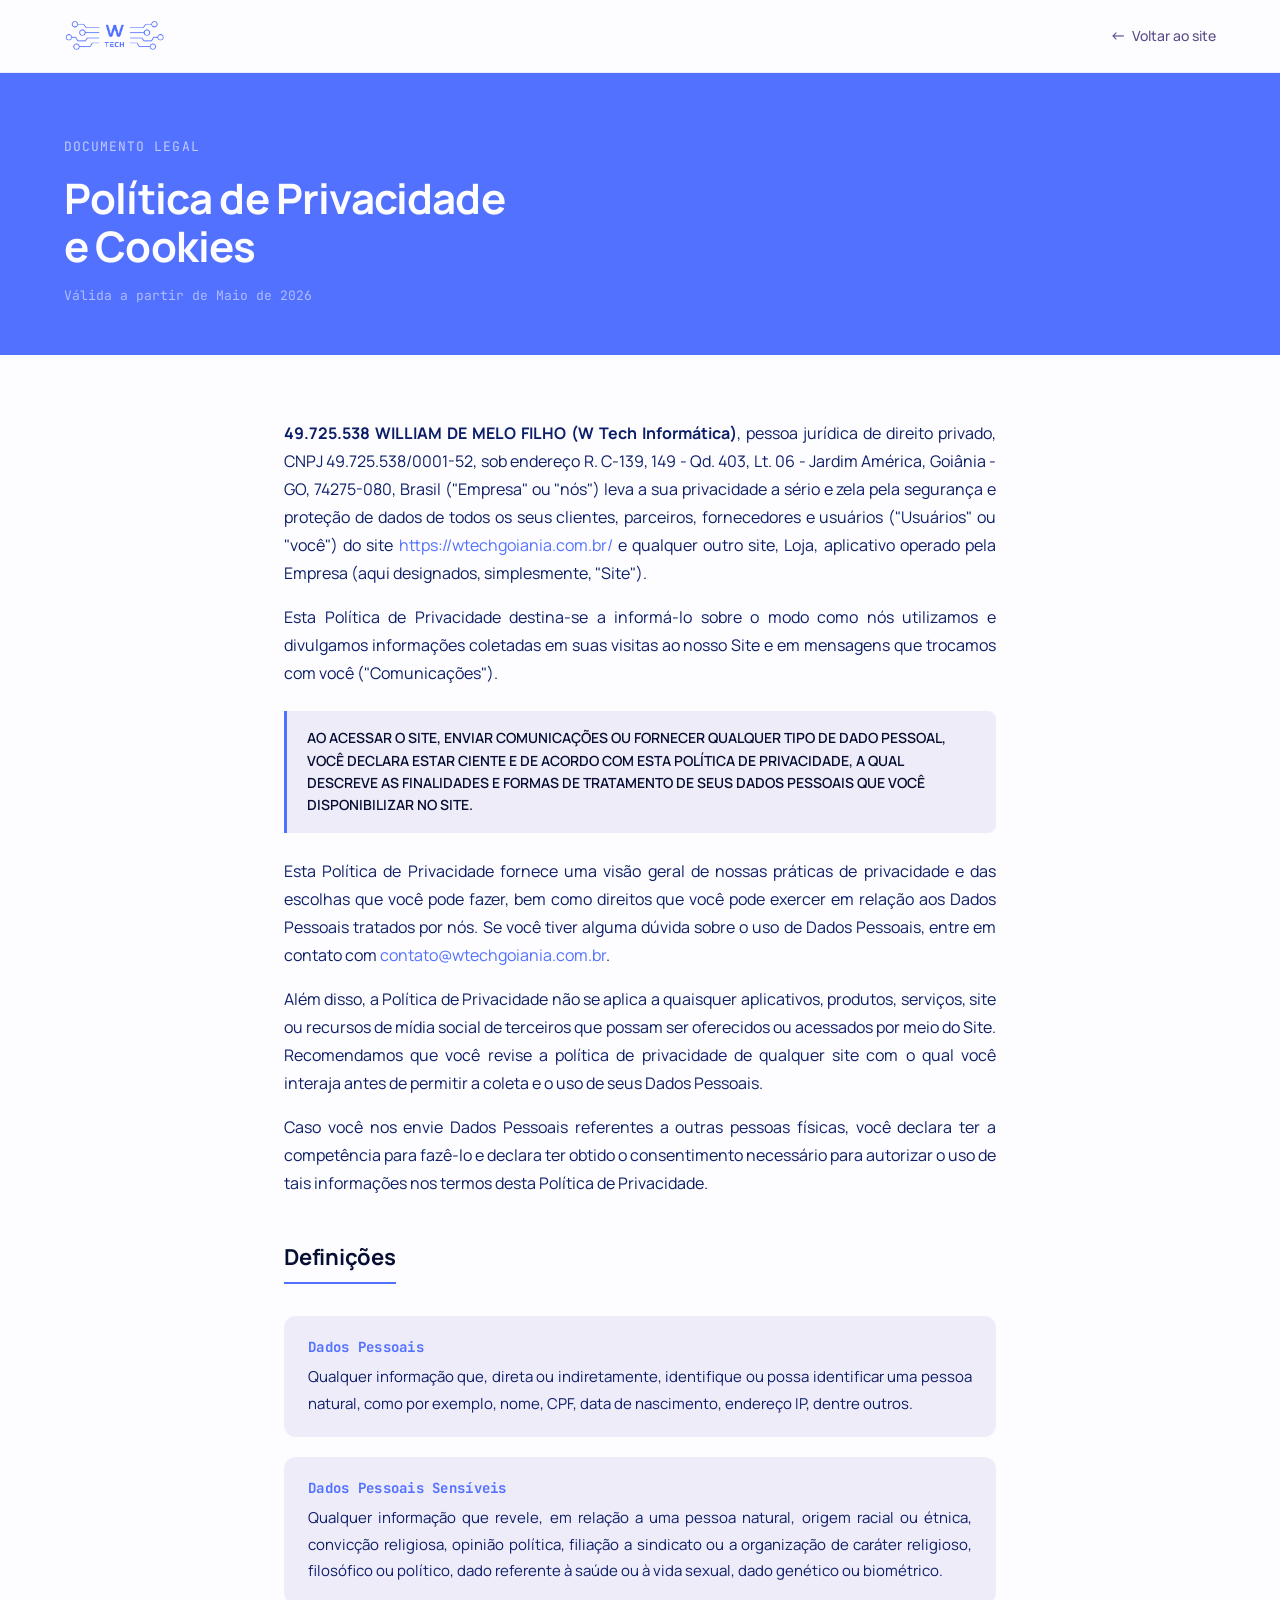
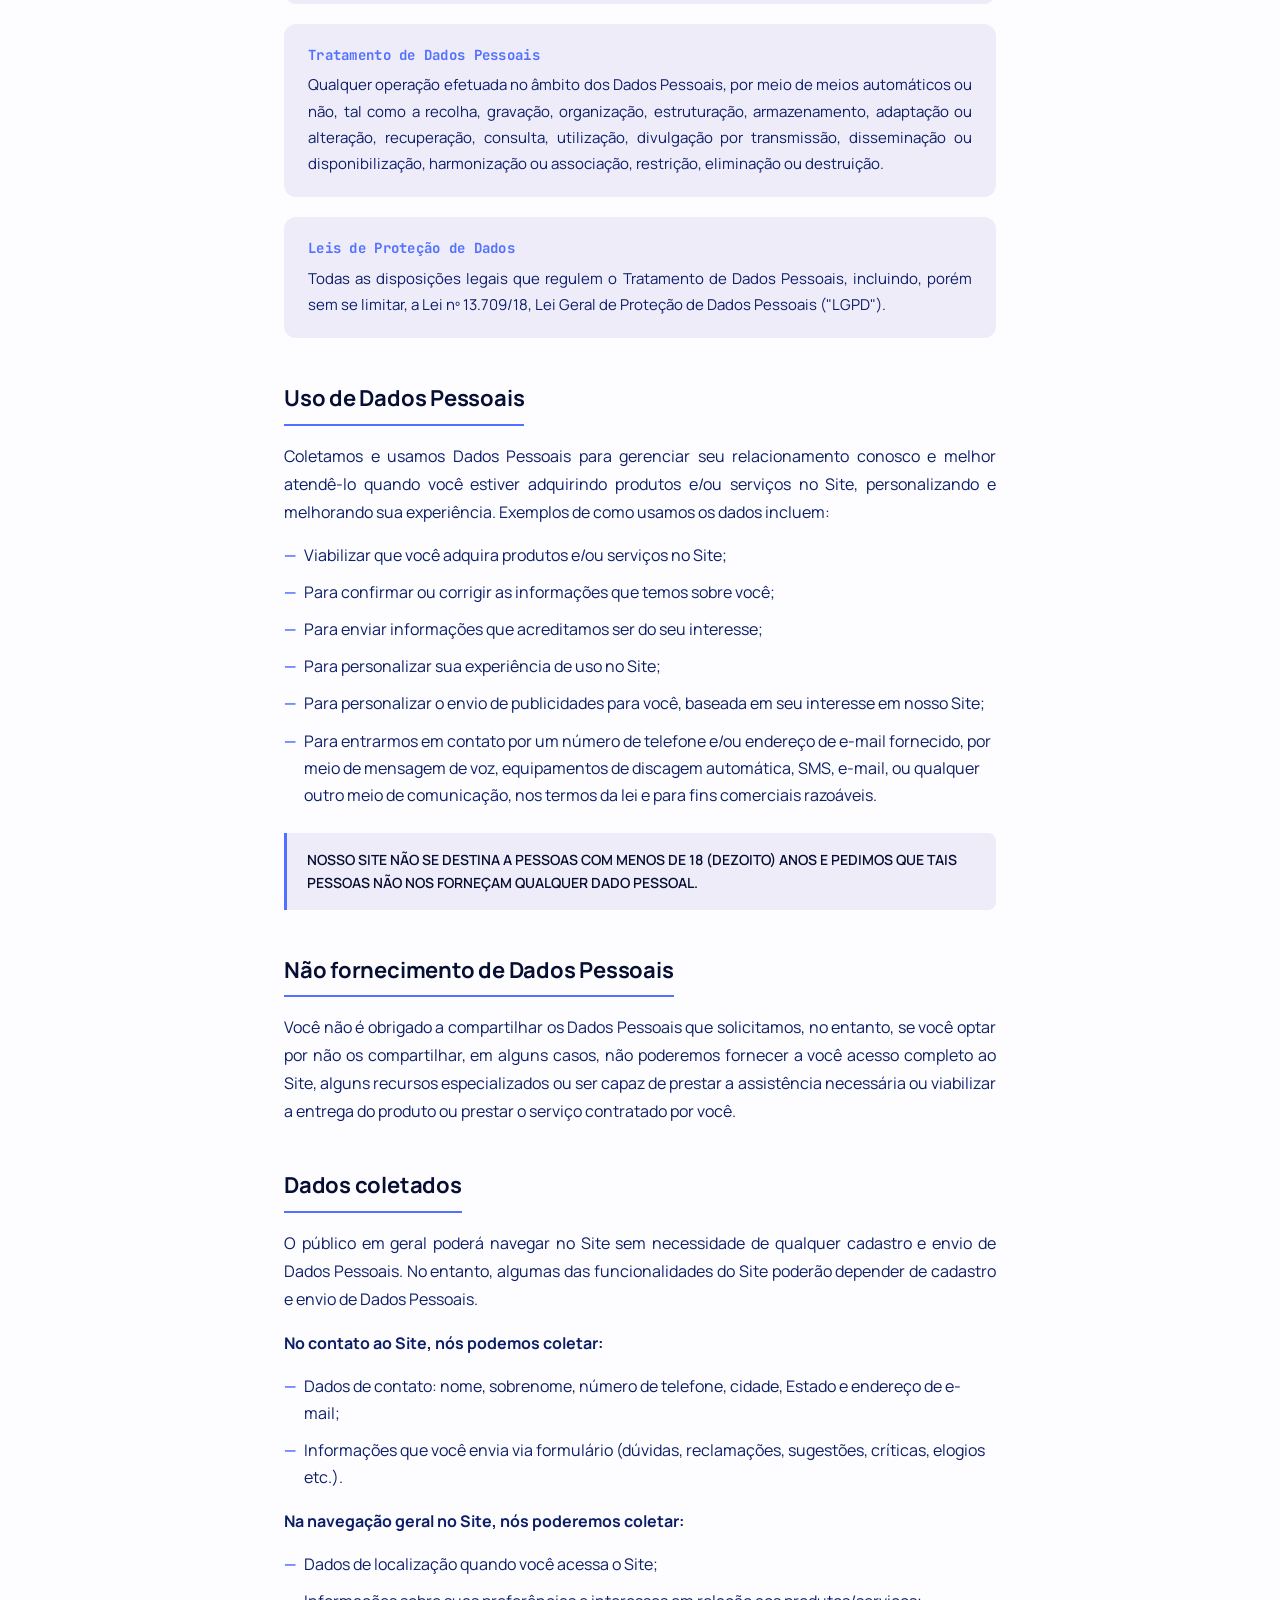
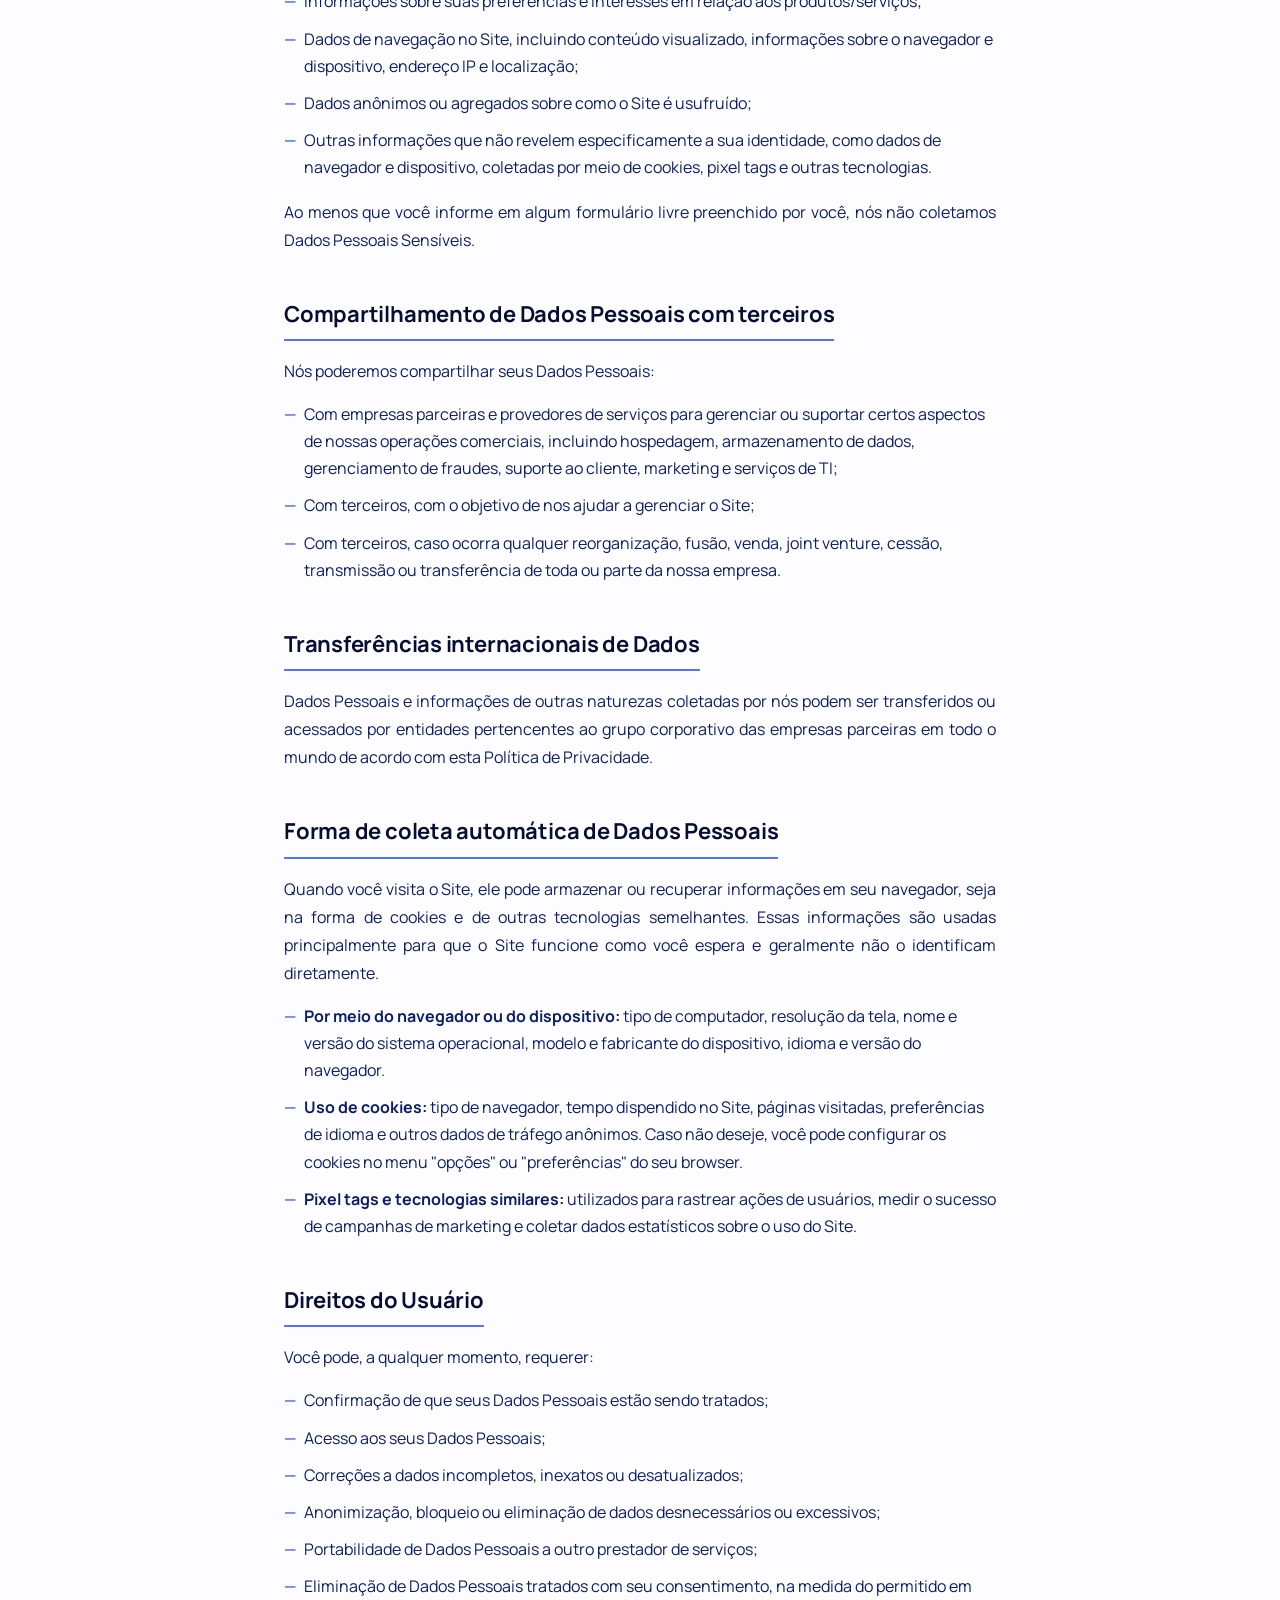
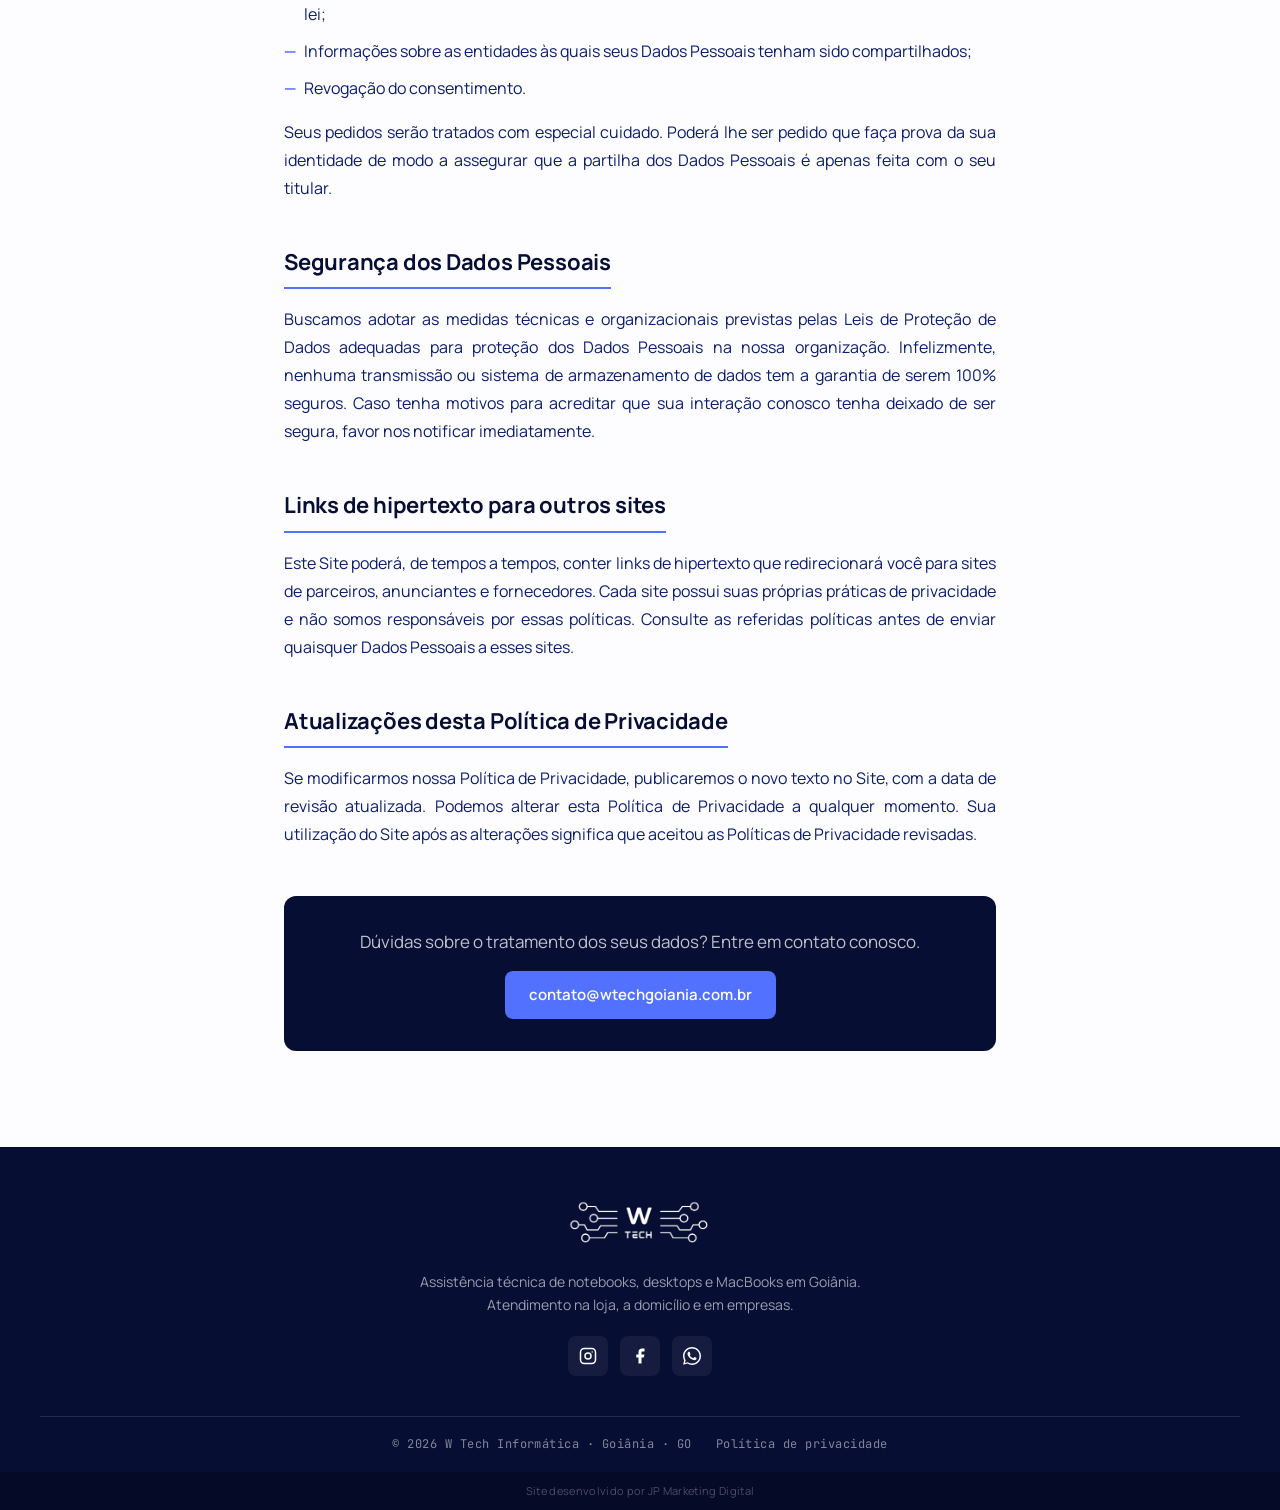
==== politica-de-privacidade.html @ 7de7c38b "feat: add privacy policy page Co-Authored-By: Claude Sonnet 4.6 <noreply@anthropic.com>" ====
<!doctype html>
<html lang="pt-BR">
<head>
  <meta charset="utf-8">
  <meta name="viewport" content="width=device-width, initial-scale=1">
  <title>Política de Privacidade — W Tech Informática</title>
  <meta name="description" content="Política de Privacidade e Cookies da W Tech Informática." />
  <link rel="stylesheet" href="colors_and_type.css">
  <link rel="stylesheet" href="styles.css">
  <style>
    .pp-header {
      position: sticky;
      top: 0;
      z-index: 50;
      background: rgba(253,253,255,0.92);
      backdrop-filter: blur(12px);
      -webkit-backdrop-filter: blur(12px);
      border-bottom: 1px solid var(--wt-paper-alt);
    }
    .pp-header__inner {
      max-width: var(--container-max);
      margin: 0 auto;
      padding: 0 var(--gutter);
      height: 72px;
      display: flex;
      align-items: center;
      justify-content: space-between;
      gap: 24px;
    }
    .pp-header__logo img { height: 40px; }
    .pp-header__back {
      font-size: 14px;
      font-weight: 500;
      color: var(--wt-mute);
      display: inline-flex;
      align-items: center;
      gap: 6px;
      transition: color 150ms;
    }
    .pp-header__back:hover { color: var(--wt-accent); }
    .pp-header__back::before {
      content: '←';
      font-size: 16px;
    }

    .pp-hero {
      background: var(--wt-accent);
      padding: 64px 0 48px;
    }
    .pp-hero__inner {
      max-width: var(--container-max);
      margin: 0 auto;
      padding: 0 var(--gutter);
    }
    .pp-hero__eyebrow {
      font-family: var(--font-mono);
      font-size: var(--fs-eyebrow);
      letter-spacing: var(--tracking-eyebrow);
      color: rgba(253,253,255,0.65);
      margin-bottom: 16px;
    }
    .pp-hero h1 {
      color: var(--wt-paper);
      font-size: clamp(28px, 4vw, 42px);
      line-height: 1.15;
      letter-spacing: -0.02em;
      margin: 0 0 16px;
    }
    .pp-hero__date {
      font-family: var(--font-mono);
      font-size: 13px;
      color: rgba(253,253,255,0.55);
    }

    .pp-body {
      max-width: 760px;
      margin: 0 auto;
      padding: 64px var(--gutter) 96px;
    }

    .pp-section { margin-bottom: 48px; }

    .pp-section h2 {
      font-size: 22px;
      font-weight: 700;
      color: var(--wt-ink);
      letter-spacing: -0.01em;
      margin: 0 0 16px;
      padding-bottom: 12px;
      border-bottom: 2px solid var(--wt-accent);
      display: inline-block;
    }

    .pp-section p {
      font-size: 16px;
      line-height: 1.75;
      color: var(--wt-ink-soft);
      margin: 0 0 16px;
      text-align: justify;
    }
    .pp-section p:last-child { margin-bottom: 0; }

    .pp-section ul {
      margin: 16px 0;
      padding-left: 0;
      list-style: none;
      display: flex;
      flex-direction: column;
      gap: 10px;
    }
    .pp-section ul li {
      font-size: 16px;
      line-height: 1.7;
      color: var(--wt-ink-soft);
      padding-left: 20px;
      position: relative;
    }
    .pp-section ul li::before {
      content: '—';
      position: absolute;
      left: 0;
      color: var(--wt-accent);
      font-weight: 700;
    }

    .pp-alert {
      background: var(--wt-paper-alt);
      border-left: 3px solid var(--wt-accent);
      border-radius: 0 var(--r-md) var(--r-md) 0;
      padding: 16px 20px;
      margin: 24px 0;
      font-size: 14px;
      font-weight: 600;
      color: var(--wt-ink);
      line-height: 1.6;
    }

    .pp-definitions {
      display: flex;
      flex-direction: column;
      gap: 20px;
      margin-top: 16px;
    }
    .pp-definition {
      background: var(--wt-paper-alt);
      border-radius: var(--r-lg);
      padding: 20px 24px;
    }
    .pp-definition strong {
      display: block;
      font-size: 14px;
      font-weight: 700;
      color: var(--wt-accent);
      margin-bottom: 6px;
      font-family: var(--font-mono);
      letter-spacing: 0.02em;
    }
    .pp-definition p {
      font-size: 15px;
      margin: 0;
      color: var(--wt-ink-soft);
    }

    .pp-contact {
      background: var(--wt-ink);
      border-radius: var(--r-lg);
      padding: 32px;
      margin-top: 48px;
      text-align: center;
    }
    .pp-contact p {
      color: rgba(253,253,255,0.75);
      margin-bottom: 16px;
      text-align: center;
    }
    .pp-contact a {
      display: inline-flex;
      align-items: center;
      gap: 8px;
      background: var(--wt-accent);
      color: var(--wt-paper);
      font-weight: 600;
      font-size: 15px;
      padding: 12px 24px;
      border-radius: var(--r-md);
      transition: filter 150ms;
    }
    .pp-contact a:hover { filter: brightness(1.1); }

    .pp-footer {
      background: var(--wt-ink);
      color: var(--wt-paper);
      padding: 48px 0 0;
    }
    .pp-footer__inner {
      max-width: var(--container-max);
      margin: 0 auto;
      padding: 0 var(--gutter) 40px;
      display: flex;
      flex-direction: column;
      align-items: center;
      gap: 20px;
      text-align: center;
    }
    .pp-footer__logo { height: 56px; filter: brightness(0) invert(1); }
    .pp-footer__about {
      font-size: 14px;
      color: rgba(253,253,255,0.6);
      max-width: 480px;
      line-height: 1.6;
      margin: 0;
    }
    .pp-footer__social { display: flex; gap: 12px; }
    .pp-footer__social a {
      width: 40px; height: 40px;
      border-radius: 8px;
      display: flex; align-items: center; justify-content: center;
      background: rgba(253,253,255,0.06);
      color: var(--wt-paper);
      font-size: 18px;
      transition: background 150ms;
      text-decoration: none;
    }
    .pp-footer__social a:hover { background: var(--wt-accent); }
    .pp-footer__bottom {
      max-width: var(--container-max);
      margin: 0 auto;
      padding: 18px var(--gutter);
      border-top: 1px solid rgba(253,253,255,0.12);
      display: flex;
      justify-content: center;
      align-items: center;
      gap: 24px;
      font-family: var(--font-mono);
      font-size: 12px;
      letter-spacing: 0.04em;
      color: rgba(253,253,255,0.5);
      flex-wrap: wrap;
    }
    .pp-footer__bottom a {
      color: rgba(253,253,255,0.5);
      transition: color 150ms;
    }
    .pp-footer__bottom a:hover { color: rgba(253,253,255,0.85); }
    .pp-footer__agency {
      background: rgba(0,0,0,0.25);
      text-align: center;
      padding: 10px;
      font-size: 11px;
      color: rgba(253,253,255,0.28);
      letter-spacing: 0.03em;
    }
    .pp-footer__agency a { color: inherit; transition: color 150ms; }
    .pp-footer__agency a:hover { color: rgba(253,253,255,0.6); }

    @media (max-width: 600px) {
      .pp-hero { padding: 48px 0 36px; }
      .pp-body { padding: 40px var(--gutter) 64px; }
      .pp-footer__bottom { flex-direction: column; gap: 8px; }
    }
  </style>
</head>
<body>

  <!-- Header -->
  <header class="pp-header">
    <div class="pp-header__inner">
      <a href="/" class="pp-header__logo">
        <img src="assets/logo-blue.png" alt="W Tech Informática" />
      </a>
      <a href="/" class="pp-header__back">Voltar ao site</a>
    </div>
  </header>

  <!-- Hero -->
  <div class="pp-hero">
    <div class="pp-hero__inner">
      <p class="pp-hero__eyebrow">DOCUMENTO LEGAL</p>
      <h1>Política de Privacidade<br>e Cookies</h1>
      <p class="pp-hero__date">Válida a partir de Maio de 2026</p>
    </div>
  </div>

  <!-- Content -->
  <main class="pp-body">

    <div class="pp-section">
      <p>
        <strong>49.725.538 WILLIAM DE MELO FILHO (W Tech Informática)</strong>, pessoa jurídica de direito privado,
        CNPJ 49.725.538/0001-52, sob endereço R. C-139, 149 - Qd. 403, Lt. 06 - Jardim América,
        Goiânia - GO, 74275-080, Brasil ("Empresa" ou "nós") leva a sua privacidade a sério e zela
        pela segurança e proteção de dados de todos os seus clientes, parceiros, fornecedores e
        usuários ("Usuários" ou "você") do site <a href="https://wtechgoiania.com.br/" style="color:var(--wt-accent)">https://wtechgoiania.com.br/</a> e qualquer outro
        site, Loja, aplicativo operado pela Empresa (aqui designados, simplesmente, "Site").
      </p>
      <p>
        Esta Política de Privacidade destina-se a informá-lo sobre o modo como nós utilizamos e
        divulgamos informações coletadas em suas visitas ao nosso Site e em mensagens que trocamos
        com você ("Comunicações").
      </p>
      <div class="pp-alert">
        AO ACESSAR O SITE, ENVIAR COMUNICAÇÕES OU FORNECER QUALQUER TIPO DE DADO PESSOAL, VOCÊ
        DECLARA ESTAR CIENTE E DE ACORDO COM ESTA POLÍTICA DE PRIVACIDADE, A QUAL DESCREVE AS
        FINALIDADES E FORMAS DE TRATAMENTO DE SEUS DADOS PESSOAIS QUE VOCÊ DISPONIBILIZAR NO SITE.
      </div>
      <p>
        Esta Política de Privacidade fornece uma visão geral de nossas práticas de privacidade e
        das escolhas que você pode fazer, bem como direitos que você pode exercer em relação aos
        Dados Pessoais tratados por nós. Se você tiver alguma dúvida sobre o uso de Dados Pessoais,
        entre em contato com <a href="mailto:contato@wtechgoiania.com.br" style="color:var(--wt-accent)">contato@wtechgoiania.com.br</a>.
      </p>
      <p>
        Além disso, a Política de Privacidade não se aplica a quaisquer aplicativos, produtos,
        serviços, site ou recursos de mídia social de terceiros que possam ser oferecidos ou
        acessados por meio do Site. Recomendamos que você revise a política de privacidade de
        qualquer site com o qual você interaja antes de permitir a coleta e o uso de seus Dados Pessoais.
      </p>
      <p>
        Caso você nos envie Dados Pessoais referentes a outras pessoas físicas, você declara ter a
        competência para fazê-lo e declara ter obtido o consentimento necessário para autorizar o uso
        de tais informações nos termos desta Política de Privacidade.
      </p>
    </div>

    <div class="pp-section">
      <h2>Definições</h2>
      <div class="pp-definitions">
        <div class="pp-definition">
          <strong>Dados Pessoais</strong>
          <p>Qualquer informação que, direta ou indiretamente, identifique ou possa identificar uma pessoa natural, como por exemplo, nome, CPF, data de nascimento, endereço IP, dentre outros.</p>
        </div>
        <div class="pp-definition">
          <strong>Dados Pessoais Sensíveis</strong>
          <p>Qualquer informação que revele, em relação a uma pessoa natural, origem racial ou étnica, convicção religiosa, opinião política, filiação a sindicato ou a organização de caráter religioso, filosófico ou político, dado referente à saúde ou à vida sexual, dado genético ou biométrico.</p>
        </div>
        <div class="pp-definition">
          <strong>Tratamento de Dados Pessoais</strong>
          <p>Qualquer operação efetuada no âmbito dos Dados Pessoais, por meio de meios automáticos ou não, tal como a recolha, gravação, organização, estruturação, armazenamento, adaptação ou alteração, recuperação, consulta, utilização, divulgação por transmissão, disseminação ou disponibilização, harmonização ou associação, restrição, eliminação ou destruição.</p>
        </div>
        <div class="pp-definition">
          <strong>Leis de Proteção de Dados</strong>
          <p>Todas as disposições legais que regulem o Tratamento de Dados Pessoais, incluindo, porém sem se limitar, a Lei nº 13.709/18, Lei Geral de Proteção de Dados Pessoais ("LGPD").</p>
        </div>
      </div>
    </div>

    <div class="pp-section">
      <h2>Uso de Dados Pessoais</h2>
      <p>Coletamos e usamos Dados Pessoais para gerenciar seu relacionamento conosco e melhor atendê-lo quando você estiver adquirindo produtos e/ou serviços no Site, personalizando e melhorando sua experiência. Exemplos de como usamos os dados incluem:</p>
      <ul>
        <li>Viabilizar que você adquira produtos e/ou serviços no Site;</li>
        <li>Para confirmar ou corrigir as informações que temos sobre você;</li>
        <li>Para enviar informações que acreditamos ser do seu interesse;</li>
        <li>Para personalizar sua experiência de uso no Site;</li>
        <li>Para personalizar o envio de publicidades para você, baseada em seu interesse em nosso Site;</li>
        <li>Para entrarmos em contato por um número de telefone e/ou endereço de e-mail fornecido, por meio de mensagem de voz, equipamentos de discagem automática, SMS, e-mail, ou qualquer outro meio de comunicação, nos termos da lei e para fins comerciais razoáveis.</li>
      </ul>
      <div class="pp-alert">
        NOSSO SITE NÃO SE DESTINA A PESSOAS COM MENOS DE 18 (DEZOITO) ANOS E PEDIMOS QUE TAIS PESSOAS NÃO NOS FORNEÇAM QUALQUER DADO PESSOAL.
      </div>
    </div>

    <div class="pp-section">
      <h2>Não fornecimento de Dados Pessoais</h2>
      <p>Você não é obrigado a compartilhar os Dados Pessoais que solicitamos, no entanto, se você optar por não os compartilhar, em alguns casos, não poderemos fornecer a você acesso completo ao Site, alguns recursos especializados ou ser capaz de prestar a assistência necessária ou viabilizar a entrega do produto ou prestar o serviço contratado por você.</p>
    </div>

    <div class="pp-section">
      <h2>Dados coletados</h2>
      <p>O público em geral poderá navegar no Site sem necessidade de qualquer cadastro e envio de Dados Pessoais. No entanto, algumas das funcionalidades do Site poderão depender de cadastro e envio de Dados Pessoais.</p>
      <p><strong>No contato ao Site, nós podemos coletar:</strong></p>
      <ul>
        <li>Dados de contato: nome, sobrenome, número de telefone, cidade, Estado e endereço de e-mail;</li>
        <li>Informações que você envia via formulário (dúvidas, reclamações, sugestões, críticas, elogios etc.).</li>
      </ul>
      <p><strong>Na navegação geral no Site, nós poderemos coletar:</strong></p>
      <ul>
        <li>Dados de localização quando você acessa o Site;</li>
        <li>Informações sobre suas preferências e interesses em relação aos produtos/serviços;</li>
        <li>Dados de navegação no Site, incluindo conteúdo visualizado, informações sobre o navegador e dispositivo, endereço IP e localização;</li>
        <li>Dados anônimos ou agregados sobre como o Site é usufruído;</li>
        <li>Outras informações que não revelem especificamente a sua identidade, como dados de navegador e dispositivo, coletadas por meio de cookies, pixel tags e outras tecnologias.</li>
      </ul>
      <p>Ao menos que você informe em algum formulário livre preenchido por você, nós não coletamos Dados Pessoais Sensíveis.</p>
    </div>

    <div class="pp-section">
      <h2>Compartilhamento de Dados Pessoais com terceiros</h2>
      <p>Nós poderemos compartilhar seus Dados Pessoais:</p>
      <ul>
        <li>Com empresas parceiras e provedores de serviços para gerenciar ou suportar certos aspectos de nossas operações comerciais, incluindo hospedagem, armazenamento de dados, gerenciamento de fraudes, suporte ao cliente, marketing e serviços de TI;</li>
        <li>Com terceiros, com o objetivo de nos ajudar a gerenciar o Site;</li>
        <li>Com terceiros, caso ocorra qualquer reorganização, fusão, venda, joint venture, cessão, transmissão ou transferência de toda ou parte da nossa empresa.</li>
      </ul>
    </div>

    <div class="pp-section">
      <h2>Transferências internacionais de Dados</h2>
      <p>Dados Pessoais e informações de outras naturezas coletadas por nós podem ser transferidos ou acessados por entidades pertencentes ao grupo corporativo das empresas parceiras em todo o mundo de acordo com esta Política de Privacidade.</p>
    </div>

    <div class="pp-section">
      <h2>Forma de coleta automática de Dados Pessoais</h2>
      <p>Quando você visita o Site, ele pode armazenar ou recuperar informações em seu navegador, seja na forma de cookies e de outras tecnologias semelhantes. Essas informações são usadas principalmente para que o Site funcione como você espera e geralmente não o identificam diretamente.</p>
      <ul>
        <li><strong>Por meio do navegador ou do dispositivo:</strong> tipo de computador, resolução da tela, nome e versão do sistema operacional, modelo e fabricante do dispositivo, idioma e versão do navegador.</li>
        <li><strong>Uso de cookies:</strong> tipo de navegador, tempo dispendido no Site, páginas visitadas, preferências de idioma e outros dados de tráfego anônimos. Caso não deseje, você pode configurar os cookies no menu "opções" ou "preferências" do seu browser.</li>
        <li><strong>Pixel tags e tecnologias similares:</strong> utilizados para rastrear ações de usuários, medir o sucesso de campanhas de marketing e coletar dados estatísticos sobre o uso do Site.</li>
      </ul>
    </div>

    <div class="pp-section">
      <h2>Direitos do Usuário</h2>
      <p>Você pode, a qualquer momento, requerer:</p>
      <ul>
        <li>Confirmação de que seus Dados Pessoais estão sendo tratados;</li>
        <li>Acesso aos seus Dados Pessoais;</li>
        <li>Correções a dados incompletos, inexatos ou desatualizados;</li>
        <li>Anonimização, bloqueio ou eliminação de dados desnecessários ou excessivos;</li>
        <li>Portabilidade de Dados Pessoais a outro prestador de serviços;</li>
        <li>Eliminação de Dados Pessoais tratados com seu consentimento, na medida do permitido em lei;</li>
        <li>Informações sobre as entidades às quais seus Dados Pessoais tenham sido compartilhados;</li>
        <li>Revogação do consentimento.</li>
      </ul>
      <p>Seus pedidos serão tratados com especial cuidado. Poderá lhe ser pedido que faça prova da sua identidade de modo a assegurar que a partilha dos Dados Pessoais é apenas feita com o seu titular.</p>
    </div>

    <div class="pp-section">
      <h2>Segurança dos Dados Pessoais</h2>
      <p>Buscamos adotar as medidas técnicas e organizacionais previstas pelas Leis de Proteção de Dados adequadas para proteção dos Dados Pessoais na nossa organização. Infelizmente, nenhuma transmissão ou sistema de armazenamento de dados tem a garantia de serem 100% seguros. Caso tenha motivos para acreditar que sua interação conosco tenha deixado de ser segura, favor nos notificar imediatamente.</p>
    </div>

    <div class="pp-section">
      <h2>Links de hipertexto para outros sites</h2>
      <p>Este Site poderá, de tempos a tempos, conter links de hipertexto que redirecionará você para sites de parceiros, anunciantes e fornecedores. Cada site possui suas próprias práticas de privacidade e não somos responsáveis por essas políticas. Consulte as referidas políticas antes de enviar quaisquer Dados Pessoais a esses sites.</p>
    </div>

    <div class="pp-section">
      <h2>Atualizações desta Política de Privacidade</h2>
      <p>Se modificarmos nossa Política de Privacidade, publicaremos o novo texto no Site, com a data de revisão atualizada. Podemos alterar esta Política de Privacidade a qualquer momento. Sua utilização do Site após as alterações significa que aceitou as Políticas de Privacidade revisadas.</p>
    </div>

    <!-- Contact CTA -->
    <div class="pp-contact">
      <p>Dúvidas sobre o tratamento dos seus dados? Entre em contato conosco.</p>
      <a href="mailto:contato@wtechgoiania.com.br">contato@wtechgoiania.com.br</a>
    </div>

  </main>

  <!-- Footer -->
  <footer class="pp-footer">
    <div class="pp-footer__inner">
      <img src="assets/logo-white.png" alt="W Tech Informática" class="pp-footer__logo" />
      <p class="pp-footer__about">
        Assistência técnica de notebooks, desktops e MacBooks em Goiânia.
        Atendimento na loja, a domicílio e em empresas.
      </p>
      <div class="pp-footer__social">
        <a href="https://instagram.com/wtech_informatica" target="_blank" rel="noopener noreferrer" aria-label="Instagram">
          <svg width="18" height="18" viewBox="0 0 24 24" fill="none" stroke="currentColor" stroke-width="2" stroke-linecap="round" stroke-linejoin="round"><rect x="2" y="2" width="20" height="20" rx="5"/><circle cx="12" cy="12" r="4"/><circle cx="17.5" cy="6.5" r="1" fill="currentColor" stroke="none"/></svg>
        </a>
        <a href="https://facebook.com/wtechinformatica01" target="_blank" rel="noopener noreferrer" aria-label="Facebook">
          <svg width="18" height="18" viewBox="0 0 24 24" fill="currentColor"><path d="M18 2h-3a5 5 0 0 0-5 5v3H7v4h3v8h4v-8h3l1-4h-4V7a1 1 0 0 1 1-1h3z"/></svg>
        </a>
        <a href="https://wa.me/5562993291737?text=Ol%C3%A1%2C%20WTech!" target="_blank" rel="noopener noreferrer" aria-label="WhatsApp">
          <svg width="18" height="18" viewBox="0 0 24 24" fill="currentColor"><path d="M17.472 14.382c-.297-.149-1.758-.867-2.03-.967-.273-.099-.471-.148-.67.15-.197.297-.767.966-.94 1.164-.173.199-.347.223-.644.075-.297-.15-1.255-.463-2.39-1.475-.883-.788-1.48-1.761-1.653-2.059-.173-.297-.018-.458.13-.606.134-.133.298-.347.446-.52.149-.174.198-.298.298-.497.099-.198.05-.371-.025-.52-.075-.149-.669-1.612-.916-2.207-.242-.579-.487-.5-.669-.51-.173-.008-.371-.01-.57-.01-.198 0-.52.074-.792.372-.272.297-1.04 1.016-1.04 2.479 0 1.462 1.065 2.875 1.213 3.074.149.198 2.096 3.2 5.077 4.487.709.306 1.262.489 1.694.625.712.227 1.36.195 1.871.118.571-.085 1.758-.719 2.006-1.413.248-.694.248-1.289.173-1.413-.074-.124-.272-.198-.57-.347z"/><path d="M12 0C5.373 0 0 5.373 0 12c0 2.127.558 4.122 1.533 5.853L.057 23.5l5.818-1.525A11.95 11.95 0 0 0 12 24c6.627 0 12-5.373 12-12S18.627 0 12 0zm0 22c-1.891 0-3.667-.5-5.207-1.378l-.371-.22-3.853 1.01 1.027-3.752-.241-.386A9.96 9.96 0 0 1 2 12C2 6.477 6.477 2 12 2s10 4.477 10 10-4.477 10-10 10z"/></svg>
        </a>
      </div>
    </div>
    <div class="pp-footer__bottom">
      <span>© 2026 W Tech Informática · Goiânia · GO</span>
      <a href="/politica-de-privacidade.html">Política de privacidade</a>
    </div>
    <div class="pp-footer__agency">
      <a href="https://www.jpmidiadigitaleimpressa.com.br/" target="_blank" rel="noopener noreferrer">Site desenvolvido por JP Marketing Digital</a>
    </div>
  </footer>

</body>
</html>
---- colors_and_type.css ----
/* W Tech Informática — Foundations
 * Six-color palette + typography tokens.
 * Use these vars exclusively. Derive states (hover, focus) from this palette only.
 */

@import url('https://fonts.googleapis.com/css2?family=Manrope:wght@400;500;600;700;800&family=JetBrains+Mono:wght@400;500&display=swap');

:root {
  /* ── Palette (the only six allowed) ────────────────────────────────── */
  --wt-white:        #FFFFFF;  /* pure white */
  --wt-paper:        #FDFDFF;  /* primary bg / text on dark */
  --wt-paper-alt:    #EFECF9;  /* alt bg, never two adjacent */
  --wt-mute:         #5B4D88;  /* secondary text, captions, divider, icons */
  --wt-ink-soft:     #0D1E69;  /* subtitles, body, "soft black" */
  --wt-ink:          #060E33;  /* primary headings, dark bg */
  --wt-accent:       #5271FF;  /* CTA / interactive accent (≤5% area) */

  /* ── Semantic tokens ─────────────────────────────────────────────── */
  --bg:              var(--wt-paper);
  --bg-alt:          var(--wt-paper-alt);
  --bg-dark:         var(--wt-ink);
  --fg:              var(--wt-ink);
  --fg-soft:         var(--wt-ink-soft);
  --fg-mute:         var(--wt-mute);
  --fg-on-dark:      var(--wt-paper);
  --accent:          var(--wt-accent);
  --border-subtle:   var(--wt-paper-alt);
  --border-strong:   var(--wt-ink);

  /* Hover states are overlays — never new colors.
   * Apply `box-shadow: inset 0 0 0 999px rgba(6,14,51,.08)` or
   * `filter: brightness(0.92)` on accent. */
  --overlay-darken-hover: rgba(6, 14, 51, 0.08);
  --overlay-darken-press: rgba(6, 14, 51, 0.14);

  /* ── Typography ──────────────────────────────────────────────────── */
  --font-sans: 'Manrope', system-ui, -apple-system, 'Segoe UI', sans-serif;
  --font-mono: 'JetBrains Mono', ui-monospace, 'SF Mono', Menlo, monospace;

  /* Scale (desktop) */
  --fs-h1: 38px;       --lh-h1: 1.1;   --tracking-h1: -0.02em;
  --fs-h2: 36px;       --lh-h2: 1.15;  --tracking-h2: -0.015em;
  --fs-h3: 22px;       --lh-h3: 1.3;   --tracking-h3: -0.005em;
  --fs-body: 17px;     --lh-body: 1.6;
  --fs-caption: 14px;  --lh-caption: 1.5;
  --fs-button: 16px;   --tracking-button: 0.01em;
  --fs-eyebrow: 13px;  --tracking-eyebrow: 0.08em;

  --w-regular: 400;
  --w-medium:  500;
  --w-semibold: 600;
  --w-bold:    700;

  /* ── Spacing (multiples of 8) ────────────────────────────────────── */
  --s-1:   8px;
  --s-2:  16px;
  --s-3:  24px;
  --s-4:  32px;
  --s-5:  48px;
  --s-6:  64px;
  --s-7:  96px;
  --s-8: 128px;

  /* Section rhythm */
  --section-gap-y:   96px;
  --section-inner-y: 48px;

  /* ── Layout ──────────────────────────────────────────────────────── */
  --container-max:   1200px;
  --gutter:          24px;
  --grid-cols:       12;

  /* ── Radii ───────────────────────────────────────────────────────── */
  --r-sm: 6px;
  --r-md: 8px;     /* buttons, inputs */
  --r-lg: 12px;    /* cards, images, video, map */
  --r-pill: 999px;

  /* ── Elevation (used VERY sparingly) ─────────────────────────────── */
  --shadow-card: 0 1px 2px rgba(6, 14, 51, 0.04);
  --shadow-none: none;

  /* ── Motion ──────────────────────────────────────────────────────── */
  --ease-standard: cubic-bezier(0.2, 0, 0, 1);
  --dur-fast:   120ms;
  --dur-base:   150ms;
  --dur-slow:   300ms;
}

@media (max-width: 768px) {
  :root {
    --fs-h1: 40px;
    --fs-h2: 30px;
    --section-gap-y: 64px;
    --section-inner-y: 32px;
    --container-max: 100%;
    --gutter: 20px;
  }
}

/* ── Base resets ──────────────────────────────────────────────────── */
html, body {
  background: var(--bg);
  color: var(--fg-soft);
  font-family: var(--font-sans);
  font-size: var(--fs-body);
  line-height: var(--lh-body);
  font-weight: var(--w-regular);
  -webkit-font-smoothing: antialiased;
  text-rendering: optimizeLegibility;
}

/* ── Type recipes ─────────────────────────────────────────────────── */
.wt-h1, h1 {
  font-family: var(--font-sans);
  font-size: var(--fs-h1);
  line-height: var(--lh-h1);
  letter-spacing: var(--tracking-h1);
  font-weight: var(--w-bold);
  color: var(--fg);
  margin: 0;
}

.wt-h2, h2 {
  font-family: var(--font-sans);
  font-size: var(--fs-h2);
  line-height: var(--lh-h2);
  letter-spacing: var(--tracking-h2);
  font-weight: var(--w-bold);
  color: var(--fg);
  margin: 0;
}

.wt-h3, h3 {
  font-family: var(--font-sans);
  font-size: var(--fs-h3);
  line-height: var(--lh-h3);
  letter-spacing: var(--tracking-h3);
  font-weight: var(--w-semibold);
  color: var(--fg-soft);
  margin: 0;
}

.wt-body, p {
  font-size: var(--fs-body);
  line-height: var(--lh-body);
  font-weight: var(--w-regular);
  color: var(--fg-soft);
  margin: 0;
}

.wt-caption {
  font-size: var(--fs-caption);
  line-height: var(--lh-caption);
  color: var(--fg-mute);
}

.wt-eyebrow {
  font-family: var(--font-mono);
  font-size: var(--fs-eyebrow);
  letter-spacing: var(--tracking-eyebrow);
  color: var(--fg-mute);
  text-transform: none;
  font-weight: var(--w-regular);
}

.wt-section-num {
  font-family: var(--font-mono);
  font-size: var(--fs-eyebrow);
  color: var(--fg-mute);
  font-weight: var(--w-regular);
}

/* ── Components ───────────────────────────────────────────────────── */
.wt-btn {
  display: inline-flex;
  align-items: center;
  justify-content: center;
  gap: 10px;
  font-family: var(--font-sans);
  font-size: var(--fs-button);
  font-weight: var(--w-semibold);
  letter-spacing: var(--tracking-button);
  padding: 16px 32px;
  border-radius: var(--r-md);
  border: none;
  cursor: pointer;
  text-decoration: none;
  transition: filter var(--dur-base) var(--ease-standard),
              box-shadow var(--dur-base) var(--ease-standard);
  line-height: 1;
}

.wt-btn--primary {
  background: var(--accent);
  color: var(--fg-on-dark);
}
.wt-btn--primary:hover { filter: brightness(0.92); }
.wt-btn--primary:active { filter: brightness(0.84); }

.wt-btn--secondary {
  background: transparent;
  color: var(--fg);
  border: 1.5px solid var(--fg);
}
.wt-btn--secondary:hover {
  box-shadow: inset 0 0 0 999px var(--overlay-darken-hover);
}

.wt-card {
  background: var(--bg);
  border-radius: var(--r-lg);
  padding: var(--s-4);
  box-shadow: var(--shadow-card);
}

.wt-card--on-paper { background: var(--bg-alt); box-shadow: none; }

.wt-divider {
  border: 0;
  border-top: 1px solid var(--bg-alt);
}

.wt-container {
  max-width: var(--container-max);
  margin: 0 auto;
  padding: 0 var(--gutter);
}
---- styles.css ----
/* W Tech Informática — Landing Page */

* { box-sizing: border-box; }
html, body { margin: 0; padding: 0; }
html { scroll-behavior: smooth; }

body {
  background: var(--bg);
  color: var(--fg-soft);
  font-family: var(--font-sans);
  font-size: var(--fs-body);
  line-height: var(--lh-body);
  -webkit-font-smoothing: antialiased;
}

a { color: inherit; text-decoration: none; }
img { display: block; max-width: 100%; }
button { font-family: inherit; }

.wt-mono {
  font-family: var(--font-mono);
  font-size: 13px;
  letter-spacing: 0.04em;
  color: var(--fg-mute);
}

.wt-container {
  max-width: var(--container-max);
  margin: 0 auto;
  padding: 0 var(--gutter);
}

/* ── Buttons ─────────────────────────────────────────────────────── */
.wt-btn {
  display: inline-flex;
  align-items: center;
  justify-content: center;
  gap: 10px;
  font-family: var(--font-sans);
  font-size: 16px;
  font-weight: 600;
  letter-spacing: 0.01em;
  padding: 16px 28px;
  border-radius: 8px;
  border: none;
  cursor: pointer;
  text-decoration: none;
  line-height: 1;
  white-space: nowrap;
  transition: filter 150ms var(--ease-standard), box-shadow 150ms var(--ease-standard);
}
.wt-btn--sm { padding: 10px 16px; font-size: 14px; }
.wt-btn--primary { background: var(--accent); color: var(--fg-on-dark); }
.wt-btn--primary:hover { filter: brightness(1.1); }
.wt-btn--primary:active { filter: brightness(0.92); }
.wt-btn--secondary {
  background: transparent;
  color: var(--fg);
  border: 1.5px solid var(--fg);
}
.wt-btn--secondary:hover { box-shadow: inset 0 0 0 999px var(--overlay-darken-hover); }
.wt-btn--ghost-on-dark {
  background: transparent;
  color: var(--fg-on-dark);
  border: 1.5px solid rgba(253,253,255,0.32);
}
.wt-btn--ghost-on-dark:hover {
  border-color: var(--fg-on-dark);
}

/* ── Icons ───────────────────────────────────────────────────────── */
.wt-icon { color: var(--fg-soft); flex-shrink: 0; }
.wt-icon--accent { color: var(--accent); }
.wt-icon--mute { color: var(--fg-mute); }
.wt-icon--on-dark { color: var(--fg-on-dark); }
.wt-btn .wt-icon { color: inherit; }

/* ── Header ──────────────────────────────────────────────────────── */
.wt-header {
  position: fixed; top: 0; left: 0; right: 0;
  z-index: 50;
  background: rgba(253, 253, 255, 0.85);
  backdrop-filter: blur(12px);
  -webkit-backdrop-filter: blur(12px);
  border-bottom: 1px solid var(--bg-alt);
}
.wt-header__inner {
  height: 72px;
  display: flex;
  align-items: center;
  justify-content: space-between;
  gap: 32px;
}
.wt-header__logo img { height: 48px; }
.wt-header__nav { display: flex; gap: 32px; align-items: center; }
.wt-header__link {
  font-size: 14px;
  font-weight: 500;
  color: var(--fg);
  position: relative;
  transition: color 150ms var(--ease-standard);
}
.wt-header__link:hover { color: var(--accent); }
.wt-header__link.is-active { color: var(--accent); }
.wt-header__link.is-active::after {
  content: ''; position: absolute; left: 0; right: 0; bottom: -22px;
  height: 2px; background: var(--accent);
}

@media (max-width: 900px) {
  .wt-header__nav { display: none; }
}

/* ── Section scaffolding ─────────────────────────────────────────── */
.wt-section {
  padding: var(--section-gap-y) 0;
  background: var(--bg);
  position: relative;
}
.wt-section.wt-section--white { background: var(--wt-white); }
.wt-section.wt-section--alt   { background: var(--bg-alt); }
.wt-section.wt-section--dark  {
  background: var(--bg-dark);
  color: var(--fg-on-dark);
}
.wt-section--dark h2,
.wt-section--dark h3,
.wt-section--dark h4 { color: var(--fg-on-dark); }

.wt-section__head {
  display: flex;
  flex-direction: column;
  gap: 16px;
  margin-bottom: var(--section-inner-y);
  max-width: 760px;
}
.wt-section__head--center {
  margin-left: auto;
  margin-right: auto;
  text-align: center;
  align-items: center;
}
.wt-section__head--center p { text-align: center; }

.wt-section__num {
  font-family: var(--font-mono);
  font-size: 13px;
  letter-spacing: 0.04em;
  color: var(--fg-mute);
}
.wt-section__num--on-dark { color: rgba(253,253,255,0.55); }

.wt-section__head p {
  font-size: 18px;
  color: var(--fg-soft);
  max-width: 680px;
  text-wrap: pretty;
}
.wt-section--dark .wt-section__head p { color: rgba(253,253,255,0.74); }
.wt-section--dark .wt-section__head--center p { color: rgba(253,253,255,0.74); }

/* ── Hero ────────────────────────────────────────────────────────── */
.wt-hero {
  position: relative;
  padding: 152px 0 96px;
  overflow: hidden;
  background: var(--accent);
}
.wt-hero__grid-lines {
  position: absolute;
  inset: 0;
  display: grid;
  grid-template-columns: repeat(12, 1fr);
  gap: 24px;
  max-width: var(--container-max);
  margin: 0 auto;
  padding: 0 var(--gutter);
  pointer-events: none;
  opacity: 0.6;
}
.wt-hero__grid-lines span { border-left: 1px solid var(--bg-alt); }
.wt-hero__grid-lines span:last-child { border-right: 1px solid var(--bg-alt); }

.wt-hero__inner {
  position: relative;
  display: grid;
  grid-template-columns: 1.1fr 0.9fr;
  gap: 64px;
  align-items: stretch;
}
.wt-hero__text { display: flex; flex-direction: column; gap: 24px; }
.wt-hero__logo { height: 64px; width: auto; display: block; align-self: flex-start; }

.wt-hero__location {
  display: inline-flex;
  align-items: center;
  gap: 10px;
  font-family: var(--font-mono);
  font-size: 13px;
  letter-spacing: 0.04em;
  color: var(--fg-mute);
}
.wt-hero__location::before {
  content: '';
  width: 8px;
  height: 8px;
  border-radius: 50%;
  background: var(--accent);
  display: inline-block;
}

.wt-hero h1 {
  font-size: var(--fs-h1);
  text-wrap: balance;
}
.wt-hero h1 em {
  font-style: normal;
  color: var(--accent);
}

.wt-hero__sub {
  font-size: 19px;
  color: var(--fg-soft);
  max-width: 540px;
  line-height: 1.55;
  text-wrap: pretty;
}
.wt-hero__body {
  font-size: 15px;
  color: var(--fg-mute);
  max-width: 570px;
  line-height: 1.6;
  text-align: justify;
}
.wt-hero__cta { display: flex; gap: 12px; flex-wrap: wrap; margin-top: 8px; }

.wt-hero__brands {
  margin: 24px 0 0;
  padding: 24px 0 0;
  border-top: 1px solid var(--bg-alt);
}
.wt-hero__brands-label {
  font-family: var(--font-mono);
  font-size: 12px;
  letter-spacing: 0.06em;
  color: var(--fg-mute);
  margin-bottom: 14px;
}
.wt-hero__brands-list {
  display: flex;
  flex-wrap: wrap;
  gap: 10px 14px;
}
.wt-hero__brand-chip {
  font-size: 13px;
  font-weight: 500;
  color: var(--fg-soft);
  padding: 6px 12px;
  background: var(--bg);
  border: 1px solid var(--bg-alt);
  border-radius: 999px;
}

.wt-hero__media {
  margin: 0;
  border-radius: 12px;
  overflow: hidden;
  background: var(--bg-alt);
  position: relative;
  min-height: 420px;
  border: 2px solid var(--accent);
}
.wt-hero__slide {
  position: absolute;
  inset: 0;
  width: 100%;
  height: 100%;
  object-fit: cover;
  opacity: 0;
  transition: opacity 800ms var(--ease-standard);
}
.wt-hero__slide--active {
  opacity: 1;
}
.wt-hero__media-tag {
  position: absolute;
  left: 16px;
  bottom: 16px;
  background: rgba(6,14,51,0.72);
  backdrop-filter: blur(8px);
  -webkit-backdrop-filter: blur(8px);
  color: var(--fg-on-dark);
  font-family: var(--font-mono);
  font-size: 11px;
  letter-spacing: 0.06em;
  padding: 8px 12px;
  border-radius: 6px;
}

/* ── Hero — overrides de contraste sobre fundo accent ────────────── */
.wt-hero__grid-lines span,
.wt-hero__grid-lines span:last-child { border-color: rgba(255,255,255,0.10); }

.wt-hero h1         { color: var(--wt-paper); }
.wt-hero h1 em      { color: var(--wt-ink); }
.wt-hero__body      { color: rgba(255,255,255,0.80); }
.wt-hero__location  { color: rgba(255,255,255,0.70); }
.wt-hero__location::before { background: var(--wt-paper); }

.wt-hero__brands          { border-top-color: rgba(255,255,255,0.15); }
.wt-hero__brands-label    { color: rgba(255,255,255,0.65); }
.wt-hero__brand-chip {
  background:   rgba(255,255,255,0.12);
  border-color: rgba(255,255,255,0.20);
  color:        var(--wt-paper);
}

.wt-hero__media { border-color: rgba(255,255,255,0.30); }

.wt-hero .wt-btn--primary {
  background: var(--wt-paper);
  color: var(--accent);
}
.wt-hero .wt-btn--primary:hover { filter: brightness(0.95); }

.wt-hero .wt-btn--secondary {
  color: var(--wt-paper);
  border-color: var(--wt-paper);
}
.wt-hero .wt-btn--secondary:hover {
  box-shadow: inset 0 0 0 999px rgba(255,255,255,0.10);
}

@media (max-width: 900px) {
  .wt-hero { padding: 116px 0 64px; }
  .wt-hero__inner { grid-template-columns: 1fr; gap: 32px; }
  .wt-hero h1 { font-size: 26px; }
  .wt-hero__media { aspect-ratio: 4 / 3; min-height: 0; max-width: 100%; }
  .wt-hero__grid-lines { display: none; }
}

/* ── Reviews (Google Slider) ─────────────────────────────────────── */
.wt-section.wt-reviews { background: var(--bg-alt); }

/* Full-width heading above the grid — centered */
.rv-heading {
  display: flex;
  flex-direction: column;
  align-items: center;
  text-align: center;
  gap: 8px;
  margin-bottom: 40px;
}
.rv-heading h2 { margin: 0; }
.rv-heading p { font-size: 16px; margin: 0; max-width: 560px; }

/* Grid: summary panel (left) vertically centered with slider column (right) */
.rv-flex {
  display: grid;
  grid-template-columns: 220px 1fr;
  gap: 48px;
  align-items: center;
}

/* Summary panel */
.rv-summary-panel { text-align: center; }

.rv-summary-label {
  font-weight: 700;
  font-size: 22px;
  letter-spacing: 1px;
  margin-bottom: 8px;
  color: var(--fg);
}

.rv-summary-stars {
  display: flex;
  justify-content: center;
  gap: 4px;
  margin-bottom: 8px;
}
.rv-summary-stars svg { width: 22px; height: 22px; }

.rv-summary-count {
  font-size: 14px;
  color: var(--fg-soft);
  margin-bottom: 12px;
}
.rv-summary-count strong { font-weight: 700; color: var(--fg); }

.rv-google-logo {
  font-family: var(--font-sans);
  font-weight: 600;
  font-size: 28px;
  letter-spacing: -0.5px;
}

/* (right column is now rv-slider-outer directly in the grid) */

/*
  rv-slider-outer: position context for the arrows; horizontal padding of 18px
  means the arrow buttons (left:0 / right:0, 36px wide) sit centered exactly on
  the clip boundary — 18px inside the clip, 18px in the padding — never on top
  of card content.
  rv-clip: overflow:hidden — this is the only element that clips the track.
*/
.rv-slider-outer {
  position: relative;
  padding: 0 18px;
}

.rv-clip { overflow: hidden; }

.rv-track {
  display: flex;
  gap: 16px;
  transition: transform 0.4s cubic-bezier(0.4, 0, 0.2, 1);
  will-change: transform;
}

/* Cards — width driven by --rv-card-w set in JS from the clip's real pixel width,
   guaranteeing all cards are identical regardless of percentage rounding. */
.rv-card {
  flex: 0 0 var(--rv-card-w, 0px);
  width: var(--rv-card-w, 0px);
  background: var(--bg);
  border-radius: var(--r-lg);
  padding: 20px;
  min-height: 180px;
  display: flex;
  flex-direction: column;
  box-shadow: var(--shadow-card);
}

.rv-card-header {
  display: flex;
  align-items: center;
  gap: 10px;
  margin-bottom: 8px;
}

.rv-avatar {
  width: 40px;
  height: 40px;
  border-radius: 50%;
  background: var(--fg-mute);
  color: #fff;
  display: flex;
  align-items: center;
  justify-content: center;
  font-weight: 500;
  font-size: 15px;
  text-transform: uppercase;
  flex-shrink: 0;
  overflow: hidden;
}
.rv-avatar img {
  width: 100%;
  height: 100%;
  object-fit: cover;
  display: block;
}

/*
  padding-right: 14px + the 10px flex gap = 24px guaranteed space before icon.
  min-width: 0 enables the ellipsis on rv-author.
*/
.rv-meta {
  flex: 1;
  min-width: 0;
  padding-right: 14px;
}

.rv-author {
  font-weight: 700;
  font-size: 14px;
  color: var(--fg);
  white-space: nowrap;
  overflow: hidden;
  text-overflow: ellipsis;
}

.rv-date {
  font-size: 12px;
  color: var(--fg-mute);
  margin-top: 2px;
}

.rv-google-icon {
  width: 20px;
  height: 20px;
  flex-shrink: 0;
  align-self: flex-start;
}

.rv-stars-row {
  display: flex;
  align-items: center;
  gap: 6px;
  margin-bottom: 10px;
}

.rv-stars { display: inline-flex; gap: 1px; }
.rv-stars svg { width: 14px; height: 14px; }

.rv-verified-icon {
  width: 14px;
  height: 14px;
  color: var(--accent);
  flex-shrink: 0;
}

/* Text + read-more */
.rv-text-wrap { display: flex; flex-direction: column; flex: 1; }

.rv-text {
  font-size: 13px;
  line-height: 1.5;
  color: var(--fg-soft);
  margin: 0;
}

.rv-text--clamped {
  display: -webkit-box;
  -webkit-line-clamp: 4;
  -webkit-box-orient: vertical;
  overflow: hidden;
}

.rv-read-more {
  background: none;
  border: none;
  padding: 0;
  margin-top: 6px;
  font-size: 12px;
  font-weight: 600;
  color: var(--accent);
  cursor: pointer;
  font-family: var(--font-sans);
  text-align: left;
  align-self: flex-start;
}
.rv-read-more:hover { text-decoration: underline; }

/* Arrows — positioned on rv-slider-outer, straddle the clip boundary */
.rv-arrow {
  position: absolute;
  top: 50%;
  transform: translateY(-50%);
  width: 36px;
  height: 36px;
  border-radius: 50%;
  background: var(--bg);
  border: 1px solid var(--bg-alt);
  display: flex;
  align-items: center;
  justify-content: center;
  cursor: pointer;
  z-index: 5;
  box-shadow: 0 2px 8px rgba(0,0,0,0.1);
  transition: box-shadow 0.2s, transform 0.2s;
  padding: 0;
}
.rv-arrow:hover {
  box-shadow: 0 4px 12px rgba(0,0,0,0.15);
  transform: translateY(-50%) scale(1.05);
}
.rv-arrow:disabled { opacity: 0.35; cursor: not-allowed; }
.rv-arrow--prev { left: 0; }
.rv-arrow--next { right: 0; }
.rv-arrow svg { width: 16px; height: 16px; color: var(--fg); }

/* CTA — full section width, centered */
.rv-cta {
  display: flex;
  justify-content: center;
  margin-top: 32px;
}

@media (max-width: 768px) {
  .rv-flex { grid-template-columns: 1fr; align-items: start; }
}

/* ── Testimonial Video ───────────────────────────────────────────── */
.wt-testimonial {
  display: grid;
  grid-template-columns: 300px 400px;
  gap: 64px;
  align-items: center;
  justify-content: center;
}
.wt-testimonial__head {
  display: flex;
  flex-direction: column;
  gap: 16px;
}
.wt-testimonial__head h2 {
  text-wrap: balance;
}
.wt-testimonial__head p {
  font-size: 18px;
  color: var(--fg-soft);
  max-width: 440px;
  text-wrap: pretty;
  text-align: justify;
}
.wt-testimonial__meta {
  display: flex;
  flex-direction: column;
  gap: 4px;
  margin-top: 16px;
  padding-top: 24px;
  border-top: 1px solid var(--bg-alt);
}
.wt-testimonial__meta strong {
  font-size: 16px;
  font-weight: 600;
  color: var(--fg);
}
.wt-testimonial__meta span {
  font-family: var(--font-mono);
  font-size: 12px;
  letter-spacing: 0.06em;
  color: var(--fg-mute);
}

.wt-testimonial__video {
  position: relative;
  width: 300px;
  height: 535px;
  flex-shrink: 0;
  background: var(--wt-ink);
  border-radius: 12px;
  overflow: hidden;
  cursor: pointer;
  border: none;
  padding: 0;
  margin: 0;
}
.wt-testimonial__video img {
  width: 100%;
  height: 100%;
  object-fit: cover;
  opacity: 0.78;
  transition: opacity 200ms var(--ease-standard);
}
.wt-testimonial__video:hover img { opacity: 0.92; }
.wt-testimonial__play {
  position: absolute;
  inset: 0;
  display: flex;
  align-items: center;
  justify-content: center;
  pointer-events: none;
}
.wt-testimonial__play-btn {
  width: 84px;
  height: 84px;
  border-radius: 50%;
  background: var(--bg);
  display: flex;
  align-items: center;
  justify-content: center;
  box-shadow: 0 12px 40px rgba(6,14,51,0.32);
  transition: transform 200ms var(--ease-standard);
}
.wt-testimonial__video:hover .wt-testimonial__play-btn { transform: scale(1.06); }
.wt-testimonial__play-btn svg { color: var(--accent); margin-left: 4px; }

.wt-testimonial__caption {
  position: absolute;
  left: 24px;
  bottom: 20px;
  display: flex;
  flex-direction: column;
  gap: 4px;
  color: var(--fg-on-dark);
  text-align: left;
}
.wt-testimonial__caption strong {
  font-size: 16px;
  font-weight: 600;
}
.wt-testimonial__caption span {
  font-family: var(--font-mono);
  font-size: 11px;
  letter-spacing: 0.06em;
  color: rgba(253,253,255,0.7);
}
.wt-testimonial__duration {
  position: absolute;
  right: 16px;
  top: 16px;
  font-family: var(--font-mono);
  font-size: 11px;
  letter-spacing: 0.06em;
  color: var(--fg-on-dark);
  background: rgba(6,14,51,0.5);
  padding: 6px 10px;
  border-radius: 6px;
}

@media (max-width: 900px) {
  .wt-testimonial { grid-template-columns: 1fr; gap: 32px; }
  .wt-testimonial__head { order: -1; text-align: center; }
  .wt-testimonial__head p { text-align: center; margin: 0 auto; max-width: 100%; }
  .wt-testimonial__meta { align-items: center; }
  .wt-testimonial__video { width: 70%; height: auto; aspect-ratio: 300 / 535; margin: 0 auto; }
  .wt-testimonial__play-btn { width: 64px; height: 64px; }
}

/* ── Services (design-system service cards) ──────────────────────── */
.wt-services {
  display: grid;
  grid-template-columns: repeat(4, 1fr);
  gap: 16px;
}
.wt-service-card {
  background: var(--bg);
  border-radius: 12px;
  display: flex;
  flex-direction: column;
  overflow: hidden;
  box-shadow: var(--shadow-card);
  transition: filter 200ms var(--ease-standard);
}
.wt-service-card:hover { filter: brightness(0.98); }
.wt-service-card__photo {
  aspect-ratio: 16 / 10;
  overflow: hidden;
  background: var(--bg-alt);
  position: relative;
}
.wt-service-card__photo img {
  width: 100%;
  height: 100%;
  object-fit: cover;
  display: block;
  transition: transform 400ms var(--ease-standard);
}
.wt-service-card:hover .wt-service-card__photo img { transform: scale(1.04); }
.wt-service-card__num {
  position: absolute;
  top: 12px;
  left: 12px;
  font-family: var(--font-mono);
  font-size: 11px;
  letter-spacing: 0.06em;
  color: var(--fg-on-dark);
  background: rgba(6,14,51,0.65);
  backdrop-filter: blur(8px);
  -webkit-backdrop-filter: blur(8px);
  padding: 6px 10px;
  border-radius: 6px;
}
.wt-service-card__body {
  padding: 22px 22px 24px;
  display: flex;
  flex-direction: column;
  gap: 10px;
  flex: 1;
}
.wt-service-card__title {
  font-size: 19px;
  font-weight: 600;
  color: var(--fg-soft);
  letter-spacing: -0.005em;
  line-height: 1.3;
  margin: 0;
  text-align: center;
}
.wt-service-card__desc {
  font-size: 14px;
  line-height: 1.55;
  color: var(--fg-soft);
  margin: 0;
  flex: 1;
  text-align: justify;
}
.wt-service-card__cta {
  margin-top: 12px;
  align-self: stretch;
  justify-content: center;
  background: var(--accent);
  color: var(--fg-on-dark);
  font-family: var(--font-sans);
  font-weight: 600;
  font-size: 14px;
  letter-spacing: 0.01em;
  padding: 12px 18px;
  border: none;
  border-radius: 8px;
  cursor: pointer;
  display: inline-flex;
  align-items: center;
  gap: 8px;
  text-decoration: none;
  line-height: 1;
  white-space: nowrap;
  transition: filter 150ms var(--ease-standard);
}
.wt-service-card__cta:hover { filter: brightness(1.1); }

.wt-services__cta {
  margin-top: 48px;
  padding: 32px;
  background: var(--bg);
  border-radius: 12px;
  display: flex;
  align-items: center;
  justify-content: space-between;
  gap: 24px;
  flex-wrap: wrap;
  border: 1px solid var(--bg-alt);
}
.wt-services__cta-text {
  display: flex;
  flex-direction: column;
  gap: 6px;
  max-width: 600px;
}
.wt-services__cta-text strong {
  font-size: 18px;
  font-weight: 600;
  color: var(--fg);
}
.wt-services__cta-text span {
  font-size: 15px;
  color: var(--fg-soft);
}

@media (max-width: 1100px) {
  .wt-services { grid-template-columns: repeat(2, 1fr); }
}
@media (max-width: 600px) {
  .wt-services { grid-template-columns: 1fr; }
  .wt-services__cta { flex-direction: column; align-items: flex-start; }
}

/* The Services section now uses --alt bg, so flip Testimonial to --paper for rhythm */

/* ── About ───────────────────────────────────────────────────────── */
.wt-about {
  display: grid;
  grid-template-columns: 0.9fr 1.1fr;
  gap: 48px;
  align-items: stretch;
}
.wt-about__media {
  margin: 0;
  border-radius: 12px;
  overflow: hidden;
  background: var(--bg-alt);
  position: relative;
}
.wt-about__media img {
  position: absolute;
  inset: 0;
  width: 100%;
  height: 100%;
  object-fit: cover;
}
.wt-about__stat {
  position: absolute;
  left: 0;
  bottom: 0;
  background: var(--bg);
  padding: 24px 28px;
  border-top-right-radius: 12px;
  display: flex;
  flex-direction: column;
  gap: 2px;
}
.wt-about__stat strong {
  font-size: 36px;
  font-weight: 700;
  color: var(--accent);
  letter-spacing: -0.02em;
  line-height: 1;
}
.wt-about__stat span {
  font-family: var(--font-mono);
  font-size: 11px;
  letter-spacing: 0.06em;
  color: var(--fg-mute);
}

.wt-about__text {
  display: flex;
  flex-direction: column;
  gap: 24px;
}
.wt-about__text h2 {
  text-wrap: balance;
}
.wt-about__text p {
  font-size: 17px;
  color: var(--fg-soft);
  line-height: 1.65;
  text-wrap: pretty;
  text-align: justify;
}

.wt-about__highlights {
  margin: 16px 0 0;
  padding: 0;
  list-style: none;
  display: grid;
  grid-template-columns: 1fr 1fr;
  gap: 16px;
}
.wt-about__highlights li {
  display: flex;
  gap: 12px;
  align-items: flex-start;
  padding: 16px;
  background: var(--bg-alt);
  border-radius: 8px;
}
.wt-about__highlights strong {
  display: block;
  font-size: 14px;
  font-weight: 600;
  color: var(--fg);
  margin-bottom: 2px;
}
.wt-about__highlights span {
  font-size: 13px;
  color: var(--fg-soft);
  line-height: 1.5;
}

@media (max-width: 900px) {
  .wt-about { grid-template-columns: 1fr; gap: 40px; }
  .wt-about__text { order: -1; }
  .wt-about__media { order: 1; height: 260px; }
}

@media (max-width: 600px) {
  .wt-about__highlights { grid-template-columns: 1fr; }
}

/* ── Portfolio ───────────────────────────────────────────────────── */
.wt-portfolio {
  width: 100%;
  overflow: hidden;
  margin-top: 48px;
}
.wt-portfolio__track {
  display: flex;
  flex-wrap: nowrap;
  gap: 12px;
  width: max-content;
  animation: portfolio-scroll 45s linear infinite;
}
.wt-portfolio:hover .wt-portfolio__track {
  animation-play-state: paused;
}
.wt-portfolio__item {
  flex-shrink: 0;
  width: 380px;
  height: 280px;
  border-radius: 12px;
  overflow: hidden;
}
.wt-portfolio__item img {
  width: 100%;
  height: 100%;
  object-fit: cover;
  display: block;
  transition: transform 400ms var(--ease-standard);
}
.wt-portfolio__item:hover img { transform: scale(1.04); }

@keyframes portfolio-scroll {
  from { transform: translateX(0); }
  to   { transform: translateX(-50%); }
}

@media (max-width: 900px) {
  .wt-portfolio__item { width: 260px; height: 200px; }
}

.wt-portfolio__videos {
  display: flex;
  justify-content: center;
  gap: 16px;
  margin-top: 48px;
}
.wt-portfolio__video {
  position: relative;
  width: 300px;
  height: 535px;
  flex-shrink: 0;
  background: var(--bg-dark);
  border-radius: 12px;
  overflow: hidden;
  cursor: pointer;
  border: none;
  padding: 0;
}
.wt-portfolio__video img {
  width: 100%;
  height: 100%;
  object-fit: cover;
  opacity: 0.78;
  transition: opacity 200ms var(--ease-standard);
}
.wt-portfolio__video:hover img { opacity: 0.92; }
.wt-portfolio__play {
  position: absolute;
  inset: 0;
  display: flex;
  align-items: center;
  justify-content: center;
  pointer-events: none;
}
.wt-portfolio__play-btn {
  width: 80px;
  height: 80px;
  border-radius: 50%;
  background: var(--bg);
  display: flex;
  align-items: center;
  justify-content: center;
  box-shadow: 0 12px 40px rgba(6,14,51,0.32);
  transition: transform 200ms var(--ease-standard);
}
.wt-portfolio__video:hover .wt-portfolio__play-btn { transform: scale(1.06); }
.wt-portfolio__play-btn svg { color: var(--accent); margin-left: 4px; }

@media (max-width: 900px) {
  .wt-portfolio__videos { gap: 12px; }
  .wt-portfolio__video {
    width: calc(33.33% - 8px);
    height: auto;
    aspect-ratio: 300 / 535;
  }
}

@media (max-width: 600px) {
  .wt-portfolio__videos {
    flex-direction: column;
    align-items: center;
    gap: 12px;
  }
  .wt-portfolio__video {
    width: 264px;
    height: auto;
    aspect-ratio: 300 / 535;
  }
}

/* ── Business / Empresas (dark) ──────────────────────────────────── */
.wt-business {
  display: grid;
  grid-template-columns: 1fr 1.1fr;
  gap: 80px;
  align-items: start;
}
.wt-business__head {
  display: flex;
  flex-direction: column;
  gap: 16px;
  position: sticky;
  top: 100px;
}
.wt-business__head h2 { color: var(--fg-on-dark); }
.wt-business__head p {
  color: rgba(253,253,255,0.74);
  font-size: 17px;
  max-width: 460px;
  line-height: 1.65;
  text-align: justify;
}
.wt-business__cta {
  display: flex;
  gap: 12px;
  margin-top: 16px;
  flex-wrap: wrap;
}
.wt-business__phone {
  margin-top: 16px;
  display: flex;
  flex-direction: column;
  gap: 4px;
}
.wt-business__phone span {
  font-family: var(--font-mono);
  font-size: 12px;
  letter-spacing: 0.06em;
  color: rgba(253,253,255,0.5);
}
.wt-business__phone strong {
  font-size: 24px;
  font-weight: 700;
  color: var(--fg-on-dark);
  letter-spacing: -0.01em;
}

.wt-business__list {
  list-style: none;
  padding: 0;
  margin: 0;
  display: flex;
  flex-direction: column;
}
.wt-business__list li {
  display: flex;
  gap: 20px;
  padding: 24px 0;
  border-bottom: 1px solid rgba(253,253,255,0.12);
}
.wt-business__list li:first-child { padding-top: 0; }
.wt-business__list li:last-child { border-bottom: none; padding-bottom: 0; }
.wt-business__num {
  font-family: var(--font-mono);
  font-size: 13px;
  letter-spacing: 0.06em;
  color: rgba(253,253,255,0.5);
  flex-shrink: 0;
  width: 32px;
  padding-top: 4px;
}
.wt-business__list h3 {
  color: var(--fg-on-dark);
  font-size: 18px;
  font-weight: 600;
  margin: 0;
  line-height: 1.4;
}

@media (max-width: 900px) {
  .wt-business { grid-template-columns: 1fr; gap: 40px; }
  .wt-business__head { position: static; }
  .wt-business__head p { max-width: 100%; }
}

/* ── Address / Contact ───────────────────────────────────────────── */
.wt-address {
  display: grid;
  grid-template-columns: 1fr 1.2fr;
  gap: 32px;
}
.wt-address__info {
  background: var(--bg);
  border-radius: 12px;
  padding: 40px;
  display: flex;
  flex-direction: column;
  gap: 28px;
  border: 1px solid var(--bg-alt);
}
.wt-address__row {
  display: flex;
  gap: 16px;
  align-items: flex-start;
  padding-bottom: 24px;
  border-bottom: 1px solid var(--bg-alt);
}
.wt-address__row:last-child {
  padding-bottom: 0;
  border-bottom: none;
}
.wt-address__row .wt-icon {
  margin-top: 4px;
  color: var(--accent);
}
.wt-address__row-label {
  font-family: var(--font-mono);
  font-size: 11px;
  letter-spacing: 0.08em;
  color: var(--fg-mute);
  text-transform: uppercase;
  margin-bottom: 8px;
}
.wt-address__row-content {
  display: flex;
  flex-direction: column;
  gap: 4px;
}
.wt-address__row-content strong {
  font-size: 16px;
  font-weight: 600;
  color: var(--fg);
}
.wt-address__row-content span {
  font-size: 14px;
  color: var(--fg-soft);
  line-height: 1.5;
}
.wt-address__row-content a {
  font-size: 14px;
  font-weight: 600;
  color: var(--accent);
  display: inline-flex;
  align-items: center;
  gap: 6px;
  margin-top: 8px;
}
.wt-address__row-content a:hover { text-decoration: underline; }

.wt-address__row-flex {
  flex: 1;
}

.wt-address__map {
  border-radius: 12px;
  overflow: hidden;
  background: var(--bg-alt);
  min-height: 480px;
}
.wt-address__map-iframe {
  width: 100%;
  height: 100%;
  min-height: 480px;
  border: none;
  display: block;
}
.wt-address__map-inner {
  position: absolute;
  inset: 0;
  background:
    repeating-linear-gradient(0deg, transparent 0 39px, rgba(13,30,105,0.05) 39px 40px),
    repeating-linear-gradient(90deg, transparent 0 39px, rgba(13,30,105,0.05) 39px 40px),
    var(--bg-alt);
  display: flex;
  align-items: center;
  justify-content: center;
}
.wt-address__map-roads {
  position: absolute;
  inset: 0;
  pointer-events: none;
}
.wt-address__map-pin {
  width: 56px;
  height: 56px;
  background: var(--accent);
  border-radius: 50%;
  display: flex;
  align-items: center;
  justify-content: center;
  color: var(--fg-on-dark);
  box-shadow: 0 0 0 8px rgba(34,10,113,0.18), 0 12px 32px rgba(34,10,113,0.32);
  position: relative;
  z-index: 2;
  animation: wt-pulse 2s ease-out infinite;
}
@keyframes wt-pulse {
  0% { box-shadow: 0 0 0 0 rgba(34,10,113,0.4), 0 12px 32px rgba(34,10,113,0.32); }
  70% { box-shadow: 0 0 0 24px rgba(34,10,113,0), 0 12px 32px rgba(34,10,113,0.32); }
  100% { box-shadow: 0 0 0 0 rgba(34,10,113,0), 0 12px 32px rgba(34,10,113,0.32); }
}

.wt-address__map-card {
  position: absolute;
  left: 24px;
  bottom: 24px;
  right: 24px;
  background: var(--bg);
  border-radius: 8px;
  padding: 20px 24px;
  display: flex;
  align-items: center;
  justify-content: space-between;
  gap: 16px;
  box-shadow: 0 12px 40px rgba(6,14,51,0.12);
  flex-wrap: wrap;
}
.wt-address__map-card-text {
  display: flex;
  flex-direction: column;
  gap: 2px;
}
.wt-address__map-card-text strong {
  font-size: 14px;
  font-weight: 600;
  color: var(--fg);
}
.wt-address__map-card-text span {
  font-family: var(--font-mono);
  font-size: 11px;
  letter-spacing: 0.06em;
  color: var(--fg-mute);
}

@media (max-width: 900px) {
  .wt-address { grid-template-columns: 1fr; }
  .wt-address__info { padding: 28px; }
  .wt-address__map { min-height: 320px; }
}

/* ── Footer ──────────────────────────────────────────────────────── */
.wt-footer {
  background: var(--bg-dark);
  color: var(--fg-on-dark);
  padding: 64px 0 0;
}
.wt-footer__inner {
  display: flex;
  flex-direction: column;
  align-items: center;
  text-align: center;
  gap: 24px;
  padding-bottom: 48px;
}
.wt-footer__logo {
  height: 96px;
  filter: brightness(0) invert(1);
}
.wt-footer__about {
  color: rgba(253,253,255,0.6);
  font-size: 14px;
  max-width: 480px;
  line-height: 1.6;
  margin: 0;
}
.wt-footer__social {
  display: flex;
  gap: 12px;
}
.wt-footer__social a {
  width: 40px;
  height: 40px;
  border-radius: 8px;
  display: flex;
  align-items: center;
  justify-content: center;
  background: rgba(253,253,255,0.06);
  color: var(--fg-on-dark);
  transition: background 150ms var(--ease-standard);
}
.wt-footer__social a:hover { background: var(--accent); }

.wt-footer__bottom {
  padding: 20px 0;
  border-top: 1px solid rgba(253,253,255,0.12);
  display: flex;
  justify-content: center;
  align-items: center;
  text-align: center;
  gap: 32px;
  font-family: var(--font-mono);
  font-size: 12px;
  letter-spacing: 0.04em;
  color: rgba(253,253,255,0.5);
  flex-wrap: wrap;
}
.wt-footer__bottom a {
  color: rgba(253,253,255,0.5);
  transition: color 150ms var(--ease-standard);
}
.wt-footer__bottom a:hover { color: rgba(253,253,255,0.85); }

.wt-footer__agency {
  background: rgba(0,0,0,0.25);
  text-align: center;
  padding: 10px;
  font-size: 11px;
  color: rgba(253,253,255,0.28);
  letter-spacing: 0.03em;
}
.wt-footer__agency a:hover { color: rgba(253,253,255,0.6); }

@media (max-width: 600px) {
  .wt-footer__inner { padding-bottom: 32px; }
  .wt-footer__bottom { flex-direction: column; align-items: center; gap: 8px; }
}

/* ── Floating WhatsApp ───────────────────────────────────────────── */
.wt-fab {
  position: fixed;
  right: 24px;
  bottom: 24px;
  z-index: 40;
  width: 56px;
  height: 56px;
  border-radius: 50%;
  background: var(--accent);
  color: var(--fg-on-dark);
  display: flex;
  align-items: center;
  justify-content: center;
  box-shadow: 0 12px 32px rgba(34,10,113,0.4);
  transition: filter 150ms var(--ease-standard), transform 150ms var(--ease-standard);
}
.wt-fab:hover { filter: brightness(1.1); transform: translateY(-2px); }
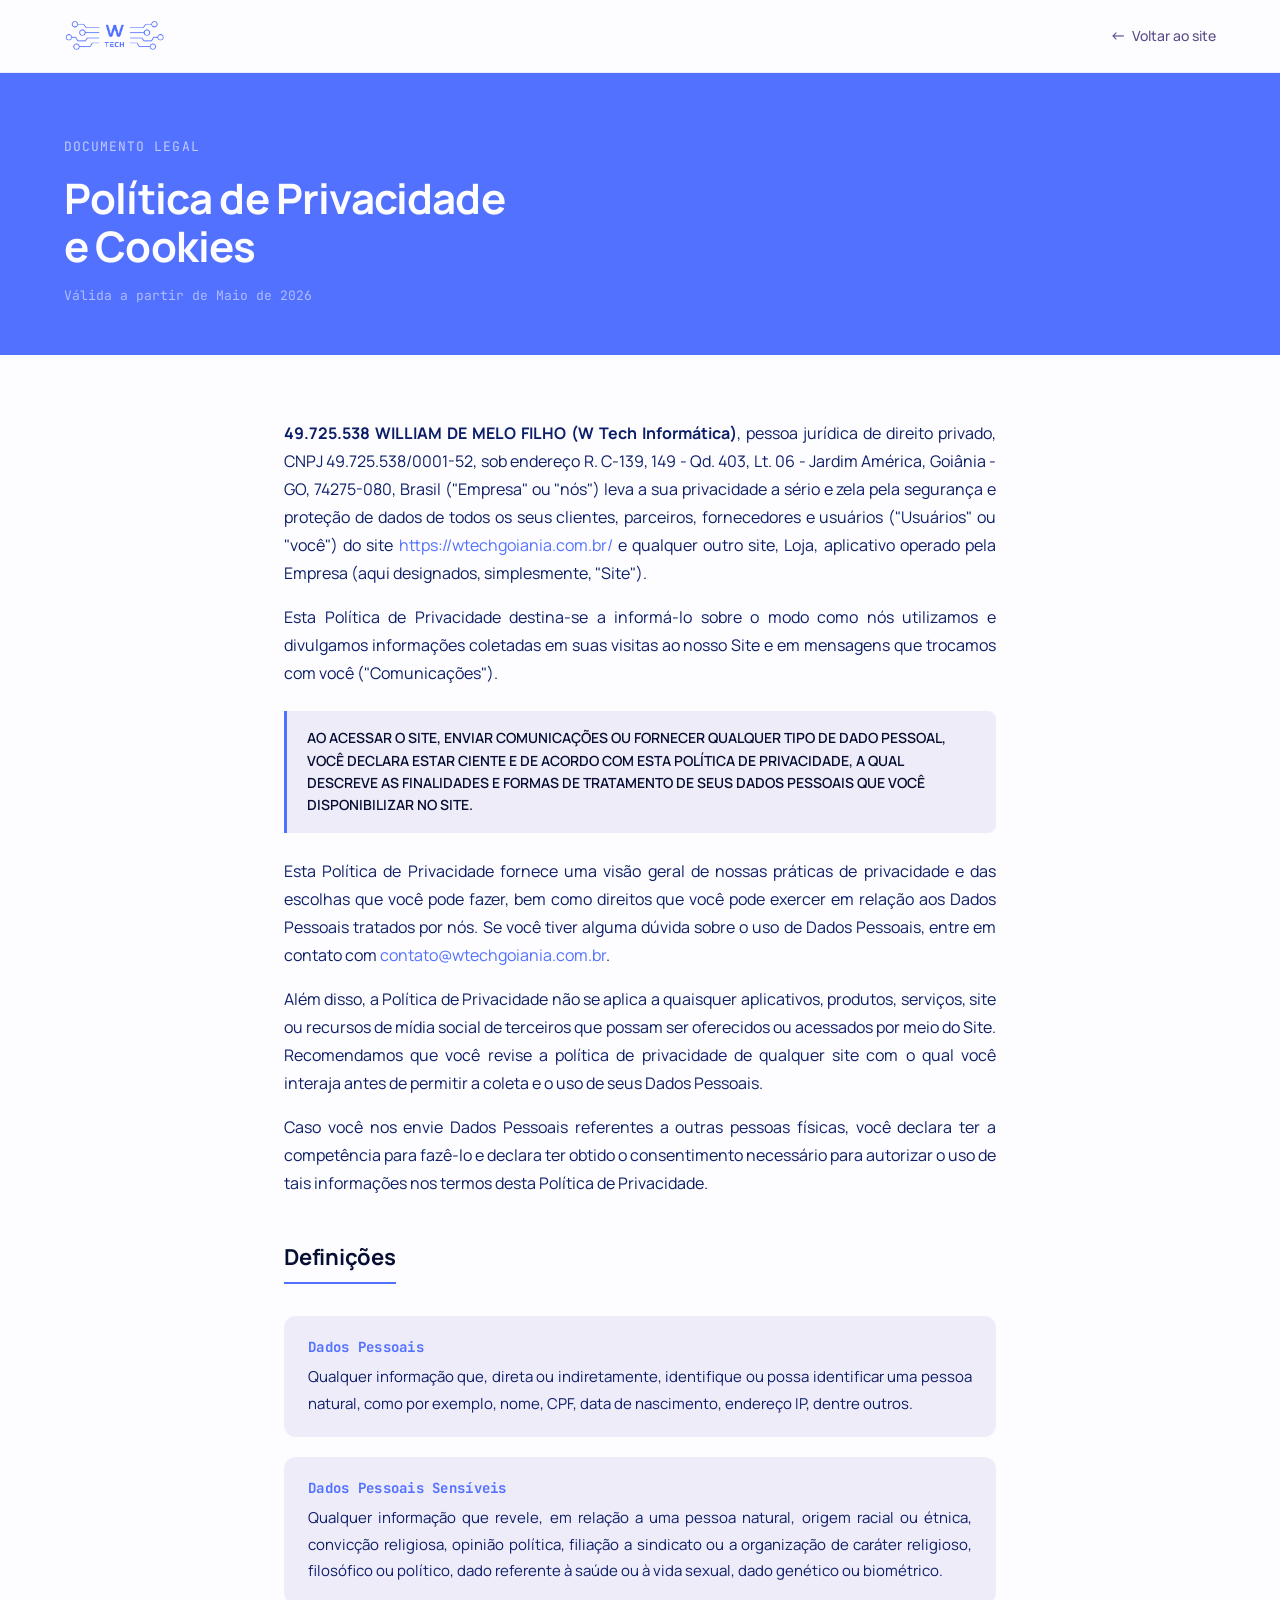
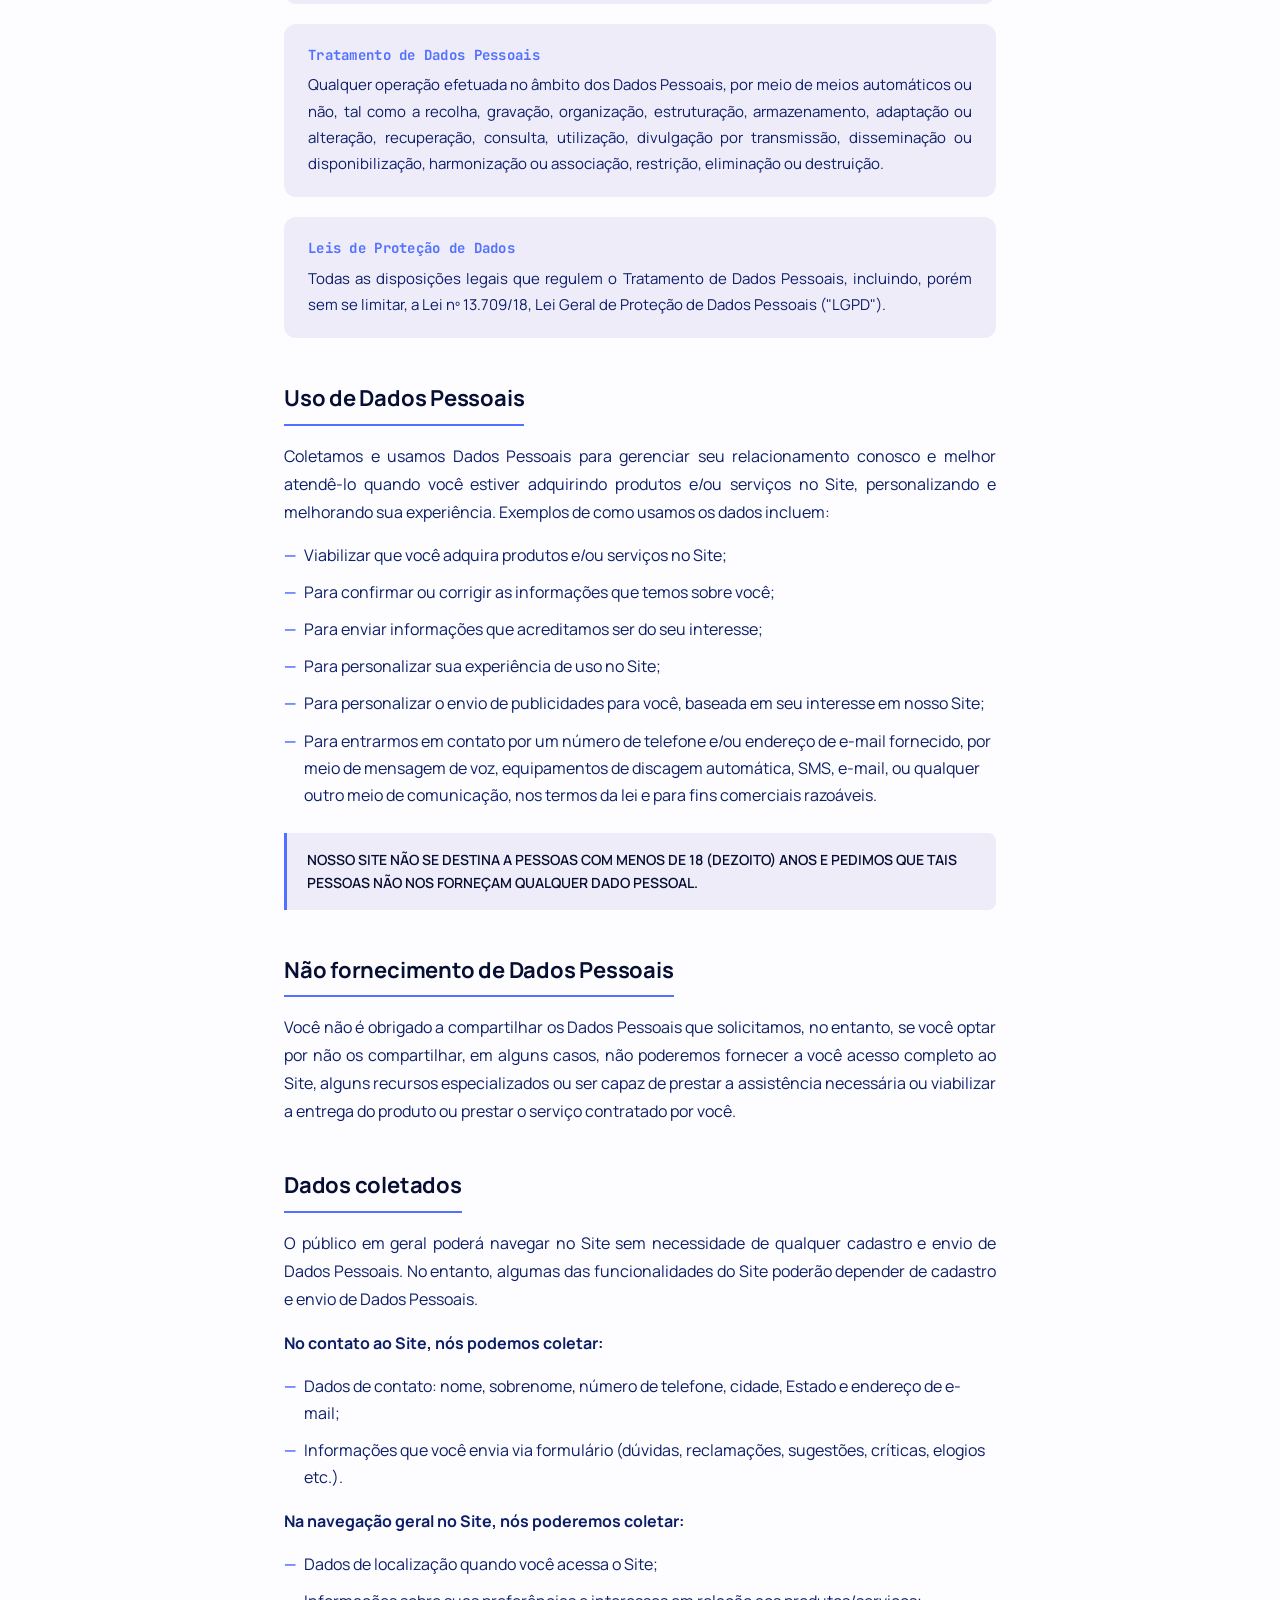
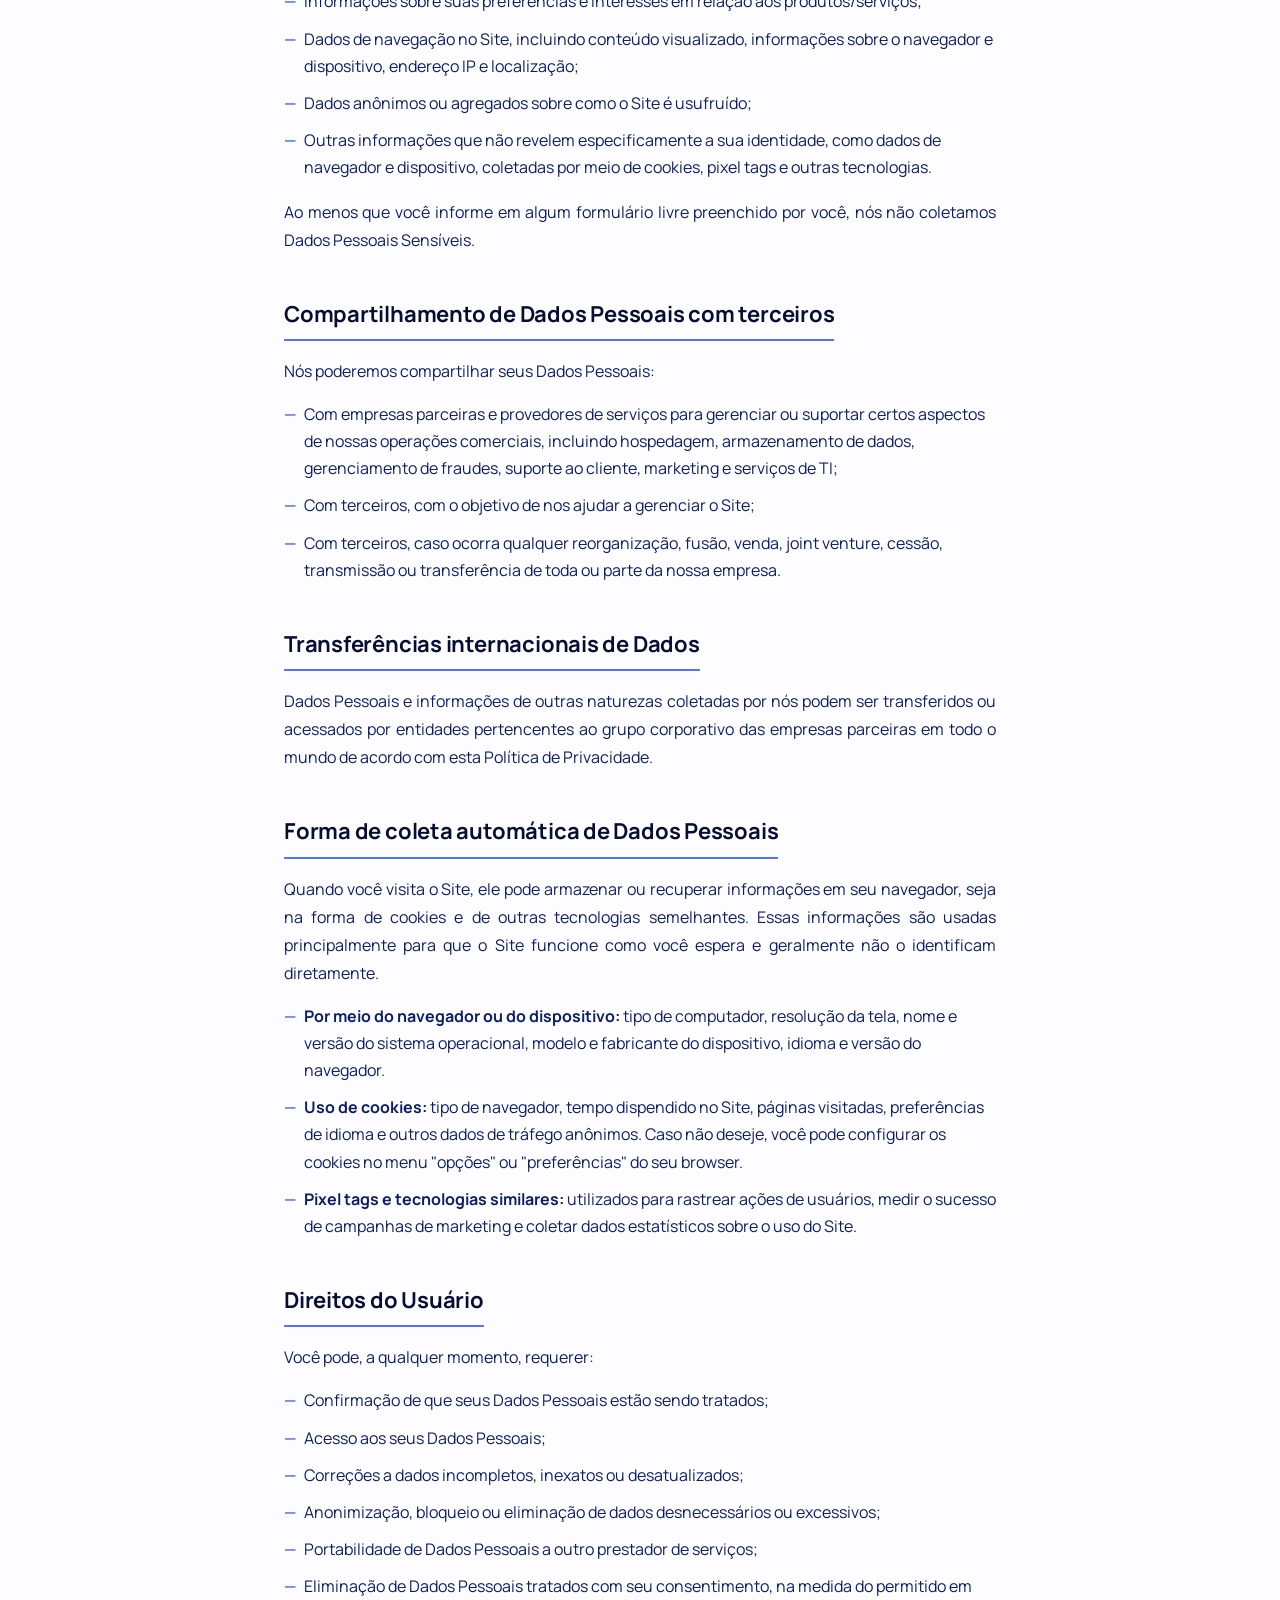
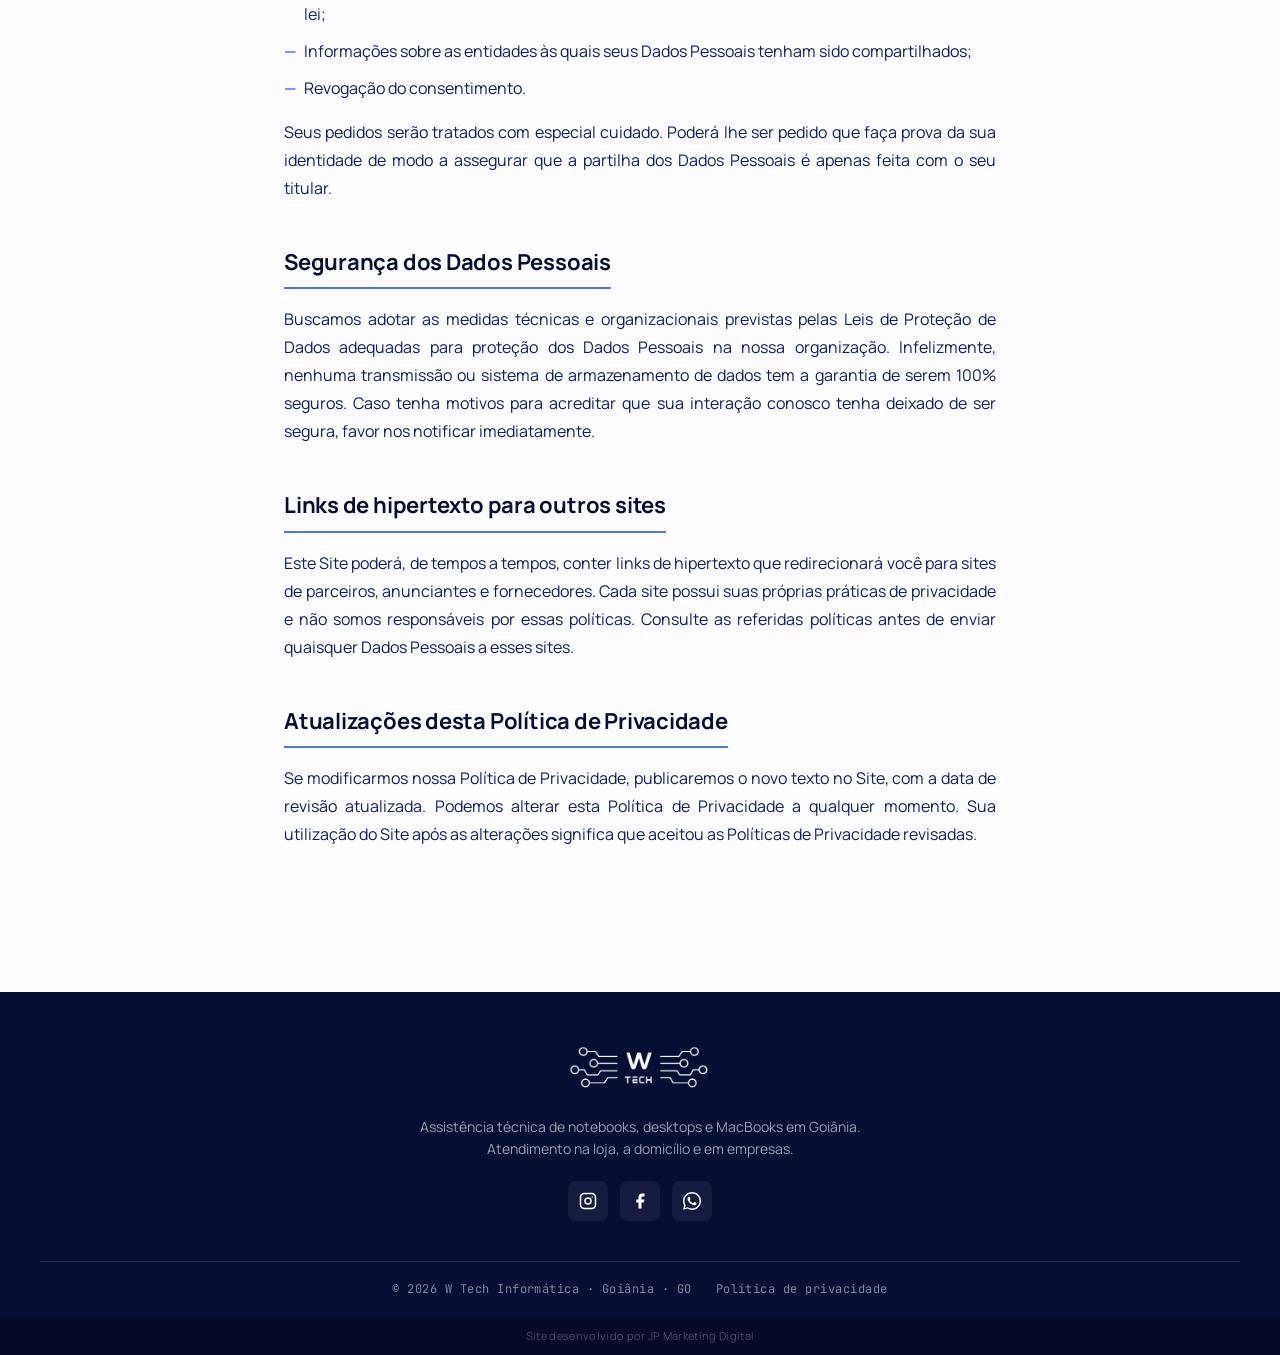
==== commit 607573a9: "Retirada CTA politicas" ====
--- a/politica-de-privacidade.html
+++ b/politica-de-privacidade.html
@@ -440,12 +440,6 @@
       <p>Se modificarmos nossa Política de Privacidade, publicaremos o novo texto no Site, com a data de revisão atualizada. Podemos alterar esta Política de Privacidade a qualquer momento. Sua utilização do Site após as alterações significa que aceitou as Políticas de Privacidade revisadas.</p>
     </div>
 
-    <!-- Contact CTA -->
-    <div class="pp-contact">
-      <p>Dúvidas sobre o tratamento dos seus dados? Entre em contato conosco.</p>
-      <a href="mailto:contato@wtechgoiania.com.br">contato@wtechgoiania.com.br</a>
-    </div>
-
   </main>
 
   <!-- Footer -->
